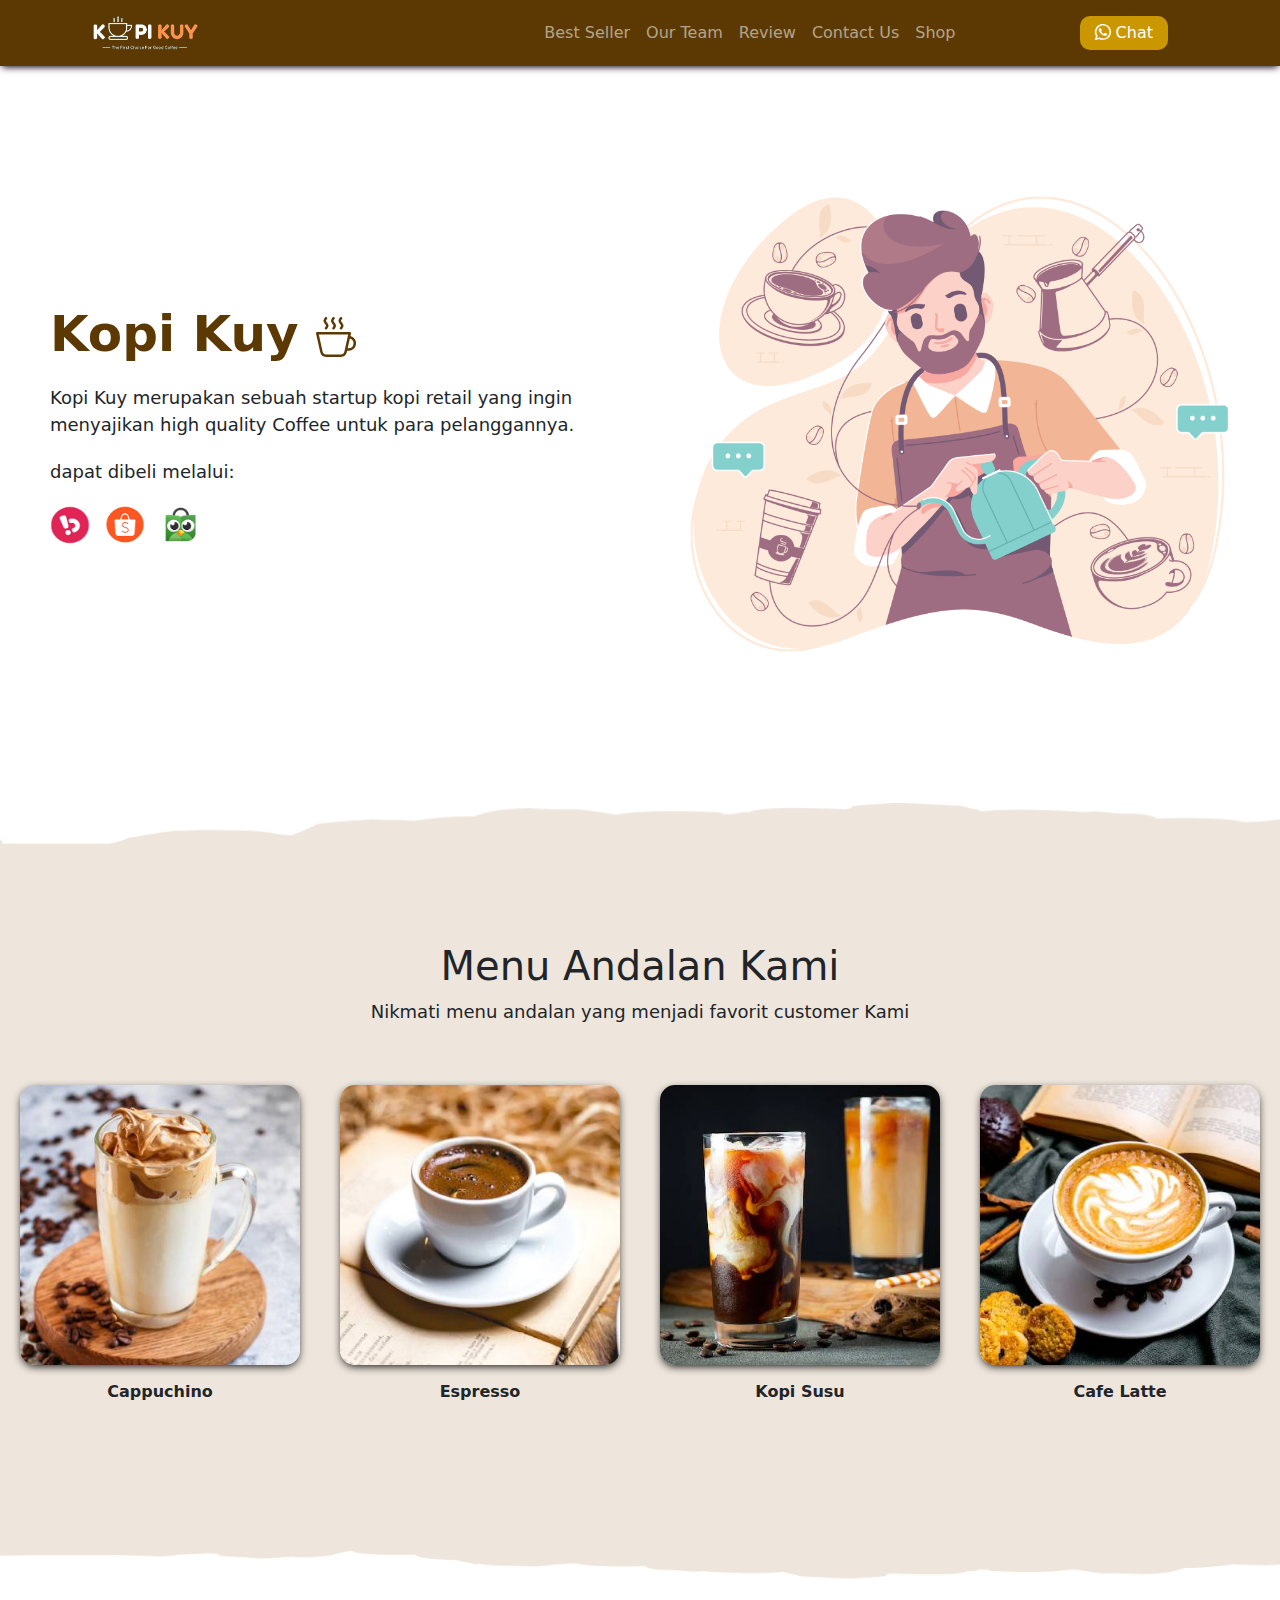
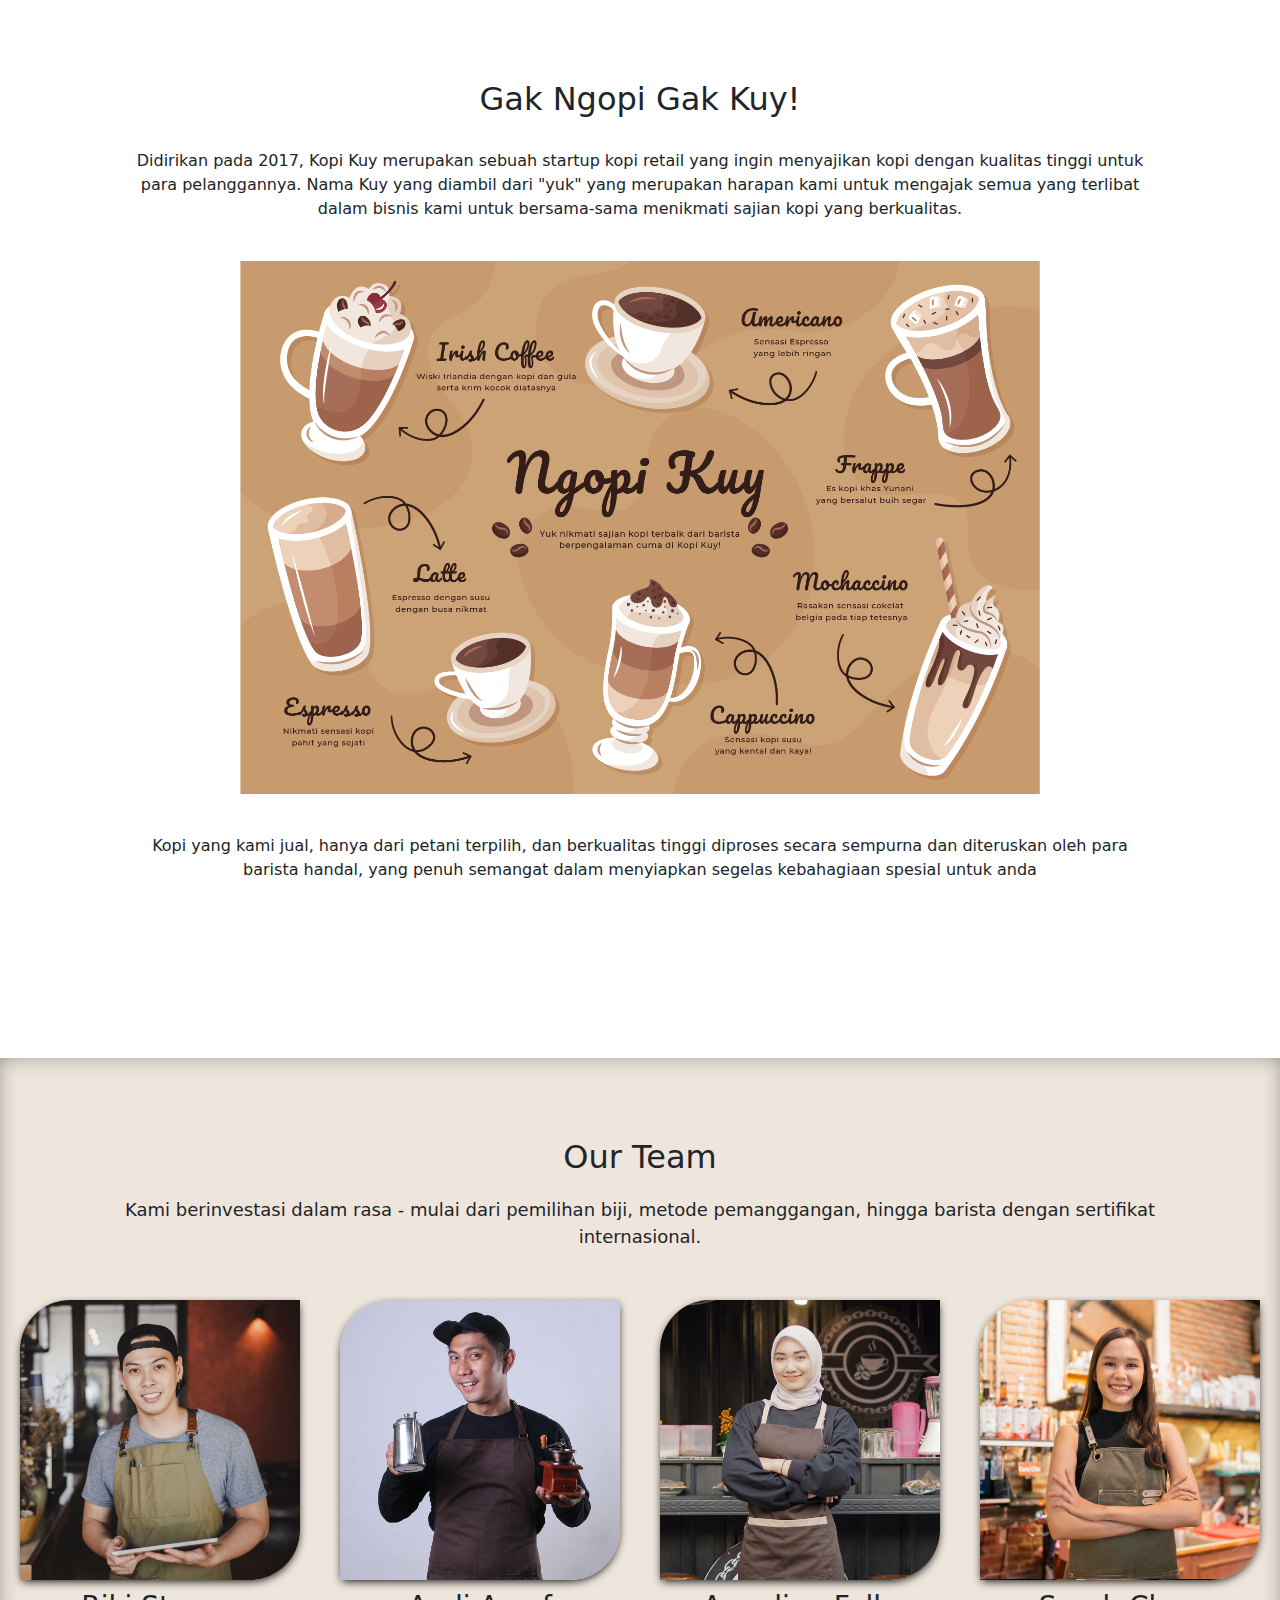
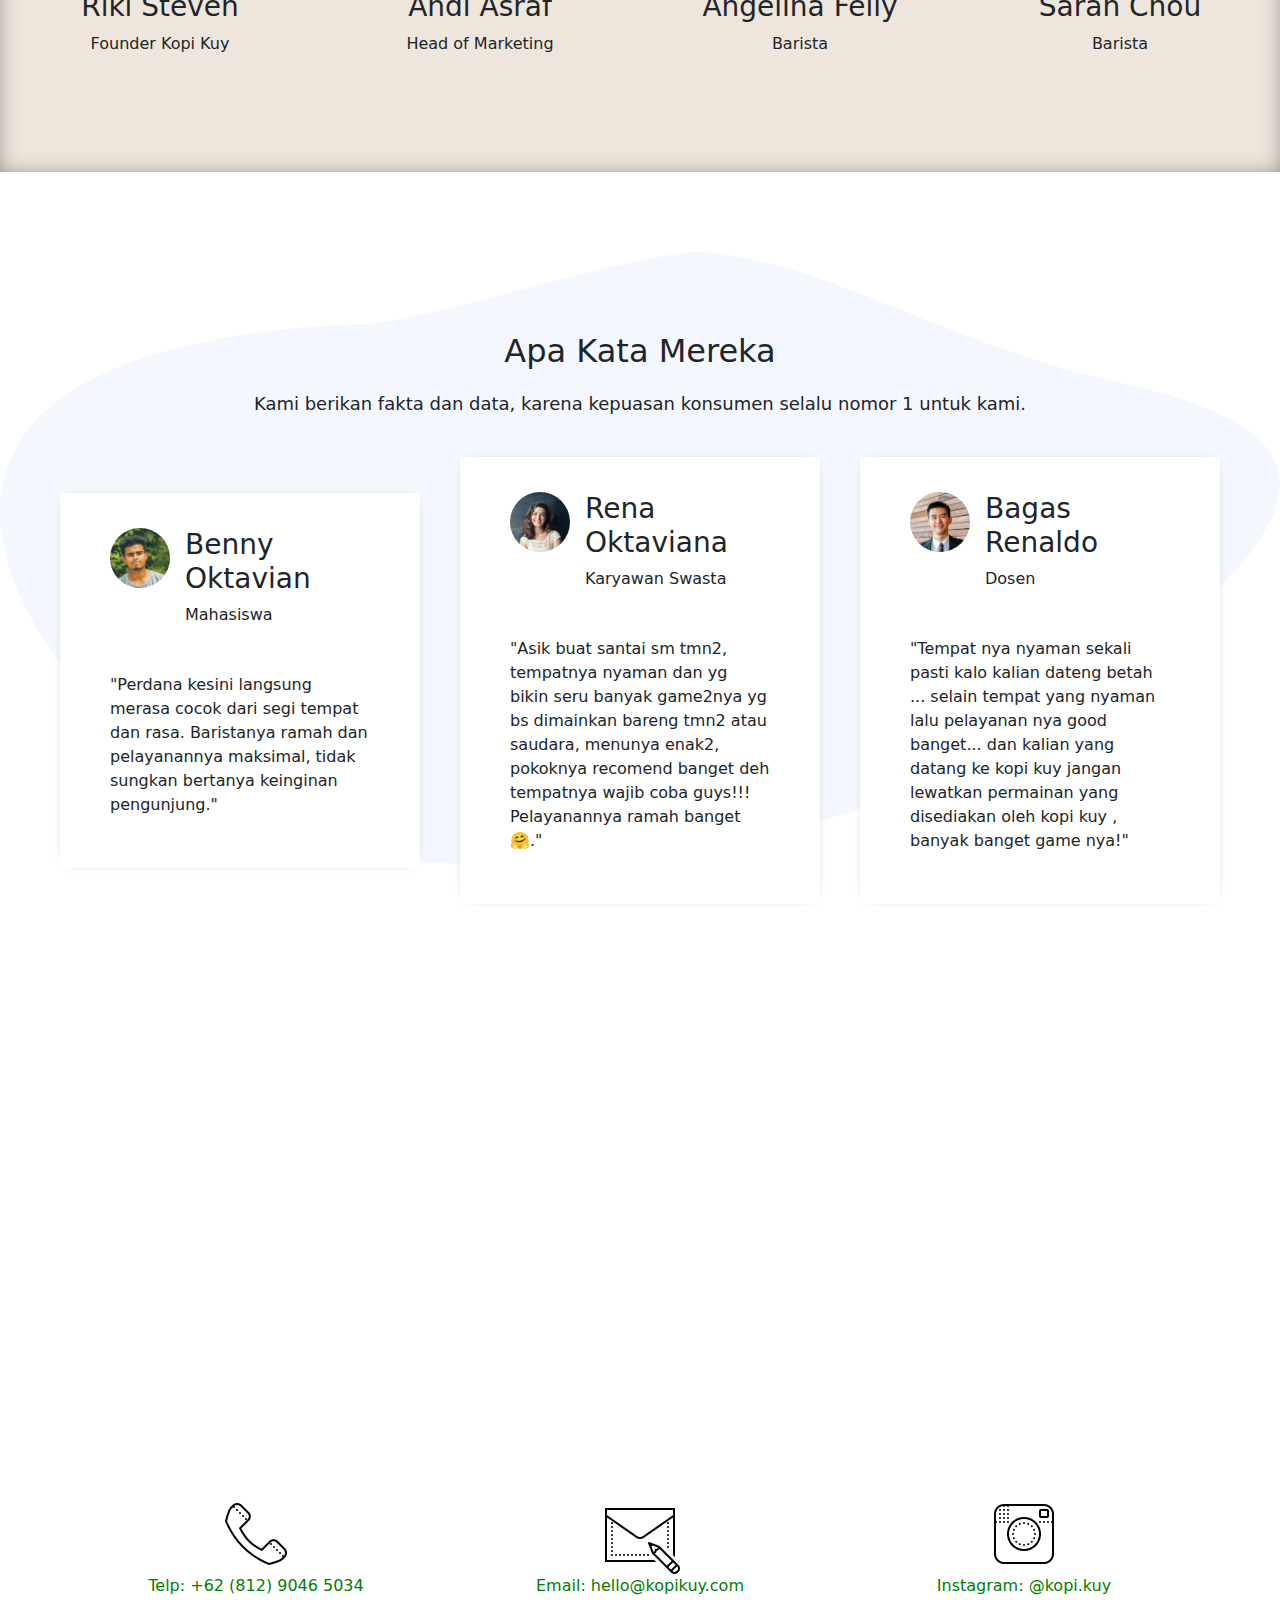
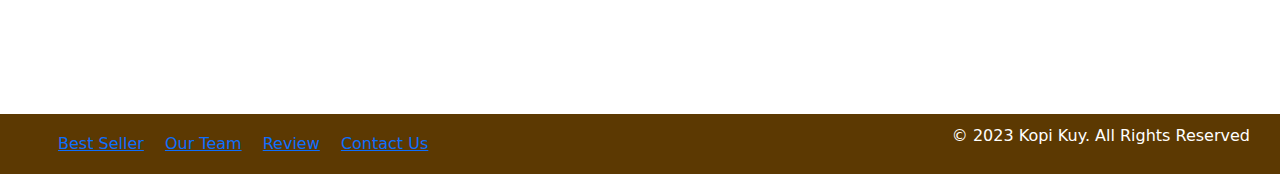
==== index.html @ 1130def9 "Upload Pertama" ====
<!DOCTYPE html>
<html lang="id">

<head>
    <meta charset="UTF-8">
    <meta http-equiv="X-UA-Compatible" content="IE=edge">
    <meta name="viewport" content="width=device-width, initial-scale=1.0">
    <link rel="shortcut icon" href="images/favicon.ico" type="image/x-icon">
    <title>Website Kopi Kuy</title>
    <link rel="stylesheet" href="css/style.css">
    <link rel="stylesheet" href="vendor/bootstrap/bootstrap.min.css">
    <link rel="stylesheet" href="vendor/bootstrap/bootstrap-icons.css">
    <script src="vendor/bootstrap/bootstrap.bundle.min.js"></script>
    <script src="js/jquery-3.6.3.min.js"></script>
</head>

<body>
    <nav class="navbar bg-coklat navbar-dark navbar-expand-lg">
        <div class="container">
            <a class="navbar-brand" href="index.html">
                <img src="images/logo/logo_kuy.png" height="40" alt="image">
            </a>
            <button class="navbar-toggler" type="button" data-bs-toggle="collapse" data-bs-target="#navbarNav11"
                aria-controls="navbarNav11" aria-expanded="false" aria-label="Toggle navigation">
                <span class="navbar-toggler-icon"></span>
            </button>
            <div class="collapse navbar-collapse" id="navbarNav11">
                <ul class="navbar-nav ms-auto">
                    <li class="nav-item active">
                        <a class="nav-link" href="index.html#best-seller">Best Seller</a>
                    </li>
                    <li class="nav-item">
                        <a class="nav-link" href="index.html#our-team">Our Team</a>
                    </li>
                    <li class="nav-item">
                        <a class="nav-link" href="index.html#review">Review</a>
                    </li>
                    <li class="nav-item">
                        <a class="nav-link" href="index.html#contact-us">Contact Us</a>
                    </li>
                    <li class="nav-item">
                        <a class="nav-link shop" href="produk.html">Shop</a>
                    </li>

                </ul>
                <a class="btn btn-outline-light ms-md-3 chat" href="https://wa.me/081290465033">
                    <i class="bi bi-whatsapp"></i> Chat
                </a>
            </div>
        </div>
    </nav>

    <header>
        <div class="kiri">
            <h1>Kopi Kuy <img src="/images/icon/icon_kopi.svg" alt=""></h1>
            <p> Kopi Kuy merupakan sebuah startup kopi retail yang ingin menyajikan
                high quality Coffee untuk para pelanggannya.</p>
            <p>dapat dibeli melalui:</p>
            <div class="olshop">
                <img src="images/logo/logo_bukalapak.png" alt="Bukalapak">
                <img src="images/logo/logo_shopee.png" alt="Shopee">
                <img src="images/logo/logo_tokopedia.png" alt="Tokopedia">
            </div>
        </div>
        <div class="kanan">
            <img src="images/header/header6.png" alt="header">
        </div>
    </header>
    <section class="best-seller" id="best-seller">
        <h1>Menu Andalan Kami</h1>
        <p>Nikmati menu andalan yang menjadi favorit customer Kami</p>
        <div class="produk">
            <img src="images/produk/product_capuchino.jpg" alt="Capuchino">
            <p>Cappuchino</p>
        </div>
        <div class="produk">
            <img src="images/produk/product_espresso.jpg" alt="Espresso">
            <p>Espresso</p>
        </div>
        <div class="produk">
            <img src="images/produk/product_kopi_susu.jpg" alt="Kopi Susu">
            <p>Kopi Susu</p>
        </div>
        <div class="produk">
            <img src="images/produk/product_latte.jpg" alt="Latte">
            <p>Cafe Latte</p>
        </div>
    </section>
    <section class="about-us" id="about-us">
        <h2>Gak Ngopi Gak Kuy!</h2>
        <p>Didirikan pada 2017, Kopi Kuy merupakan sebuah startup kopi retail
            yang ingin menyajikan kopi dengan kualitas tinggi untuk para pelanggannya.
            Nama Kuy yang diambil dari "yuk" yang merupakan harapan kami untuk mengajak semua
            yang terlibat dalam bisnis kami untuk bersama-sama menikmati sajian kopi yang berkualitas.</p>
        <img src="images/about-us/aset_kopi_jumbo.png" alt="">
        <p>Kopi yang kami jual, hanya dari petani terpilih, dan berkualitas tinggi diproses
            secara sempurna dan diteruskan oleh para barista handal, yang penuh semangat
            dalam menyiapkan segelas kebahagiaan spesial untuk anda</p>
    </section>
    <section class="our-team" id="our-team">
        <h2>Our Team</h2>
        <p>Kami berinvestasi dalam rasa - mulai dari pemilihan biji, metode pemanggangan,
            hingga barista dengan sertifikat internasional.</p>
        <div class="team">
            <img src="images/team/team1.jpg" alt=""> <h3>Riki Steven</h3> <p>Founder Kopi Kuy</p>
        </div>
        <div class="team">
            <img src="images/team/team2.jpg" alt=""> <h3>Andi Asraf</h3> <p>Head of Marketing</p>
        </div>
        <div class="team">
            <img src="images/team/team3.jpg" alt=""> <h3>Angelina Felly</h3> <p>Barista</p>
        </div>
        <div class="team">
            <img src="images/team/team4.jpg" alt=""> <h3>Sarah Chou</h3> <p>Barista</p>
        </div>
    </section>
    <section class="review" id="review">
        <h2>Apa Kata Mereka</h2>
        <p>Kami berikan fakta dan data, karena kepuasan konsumen selalu nomor 1 untuk kami.</p>
        <div class="testimoni"><img src="images/customer/customer1.jpg" alt=""> <div class="profile">
            <h3>Benny Oktavian</h3> <p>Mahasiswa</p>
        </div>
        <p>"Perdana kesini langsung merasa cocok dari segi tempat dan rasa.
            Baristanya ramah dan pelayanannya maksimal, tidak sungkan bertanya keinginan pengunjung."</p></div>
        <div class="testimoni">
            <img src="images/customer/customer2.jpg" alt="">
            <div class="profile">
                <h3>Rena Oktaviana</h3>
                <p>Karyawan Swasta</p>
            </div>
        <p>"Asik buat santai sm tmn2, tempatnya nyaman dan yg bikin seru banyak game2nya
            yg bs dimainkan bareng tmn2 atau saudara, menunya enak2, pokoknya recomend
            banget deh tempatnya wajib coba guys!!! Pelayanannya ramah banget 🤗."</p></div>
        <div class="testimoni">
            <img src="images/customer/customer3.jpg" alt=""> 
            <div class="profile">
            <h3>Bagas Renaldo</h3> <p>Dosen</p>
            </div>
        <p>"Tempat nya nyaman sekali pasti kalo kalian dateng betah ...
            selain tempat yang nyaman lalu pelayanan nya good banget...
            dan kalian yang datang ke kopi kuy jangan lewatkan permainan yang disediakan
            oleh kopi kuy , banyak banget game nya!"</p>
        </div>
    </section>
    <section class="contact-us" id="contact-us">
        <iframe src="https://www.google.com/maps/embed?pb=!1m14!1m8!1m3!1d7932.741866032694!2d106.668581!3d-6.214715!3m2!1i1024!2i768!4f13.1!3m3!1m2!1s0x2e69f9912c7f297b%3A0xe5a3a671dae861ab!2sKopi%20kuy!5e0!3m2!1sid!2sid!4v1680617229460!5m2!1sid!2sid"
        allowfullscreen="" loading="lazy" referrerpolicy="no-referrer-when-downgrade"></iframe>
        <div class="kontak"><img src="images/icon/icon_phone.png" alt=""><p>Telp: +62 (812) 9046 5034</p></div>
        <div class="kontak"><img src="images/icon/icon_mail.png" alt=""><p>Email: hello@kopikuy.com</p></div>
        <div class="kontak"><img src="images/icon/icon_instagram.png" alt=""><p>Instagram: @kopi.kuy</p></div>
    </section>
    <footer>
        <div class="navigasi">
            <a href="#">Best Seller</a>
            <a href="#">Our Team</a>
            <a href="#">Review</a>
            <a href="#">Contact Us</a>
        </div>
        <p>&copy; 2023 Kopi Kuy. All Rights Reserved</p>
    </footer>
</body>

</html>
---- css/style.css ----
/* Kode * di bawah ini untuk mereset tampilan setiap web browser supaya seragam */

* {
   box-sizing: border-box;
   margin: 0;
   padding: 0;
}

html {
   /* scroll-behavior: smooth agar scroll ketika klik pada navigasi menjadi halus */
   scroll-behavior: smooth;
}

/* 
Kode di bawah ini untuk mengatur nav sampai footer agar memiliki tampilan flexibel
selengkapnya akan di bahas di hari ke 3
*/

nav,
header,
section,
footer {
   /* 
      display: flex memiliki pengaturan yang dapat mengatur agar elemen
      di dalamnya memiliki ukuran yang fleksibel
      digunakan saat ada elemen yang isinya lebih dari satu kolom
   */
   display: flex;
   /* 
      align-items: center mengatur elemen di dalamnya rata tengah vertikal
   */
   align-items: center;

   /* 
      justify-content: center mengatur elemen di dalamnya rata tengah horizontal
   */
   justify-content: center;

   /* 
      flex-wrap: wrap mengatur agar jika lebar elemen berlebih, maka elemen
      akan otomatis diletakan di baris baru (tidak dipaksakan di satu baris)
   */
   flex-wrap: wrap;
}



/* 
Kode @font-face untuk menginstall font ke dalam Website 
src adalah untuk lokasi fontnya, font dapat di cari di website https://fonts.google.com/
dengan memberi nama family, maka kita mendaftarkan font tersebut ke dalam website
*/

@font-face {
   src: url(../fonts/poppins.woff2);
   font-family: 'Poppins';
}

body {
   /* 
   mendaftarkan semua teks pada body menjadi family Poppins 
   kenapa pada body? karena elemen body membungkus semua elemen dari nav section sampai footer
   */
   font-family: 'Poppins';
}

/*
Misalnya ada font dari google yang bernama Irish Grover yang berada di:
https://fonts.gstatic.com/s/irishgrover/v23/buExpoi6YtLz2QW7LA4flVgv__RP.woff2

maka bisa coba copy kode berikut untuk menginstall font tadi:

@font-face {
  font-family: 'Irish Grover';
  font-style: normal;
  font-weight: 400;
  src: url(https://fonts.gstatic.com/s/irishgrover/v23/buExpoi6YtLz2QW7LA4flVgv__RP.woff2) format('woff2');
}

Jika kode di atas sudah di copy
Nanti pada element yang ingin menggunakan font Irish Grover Tadi, tinggal diganti font-familynya
misal mau mengganti h1 dan h2 maka kodenya sebagai berikut:

h1,h2 {
   font-family: 'Irish Grover';
}

*/


a {
   /* menghilangkan garis bawah pada link */
   text-decoration: none;

   /* 
   color: adalah untuk mengganti warna tulisan.
   color:unset digunakan pada a untuk menghilangkan warna bawaan pada link (biasanya warna biru) 
   */
   color: unset;
}

h2 {
   /* mengatur ukuran huruf ke 34 pixel */
   font-size: 34px;
}

h3 {
   /* mengatur ukuran huruf ke 1.2rem */
   font-size: 1.2rem;
}

h1,
h2,
h3 {
   /* mengatur tebal huruf bisa bold, normal*/
   font-weight: bold;
}

img {
   /* 
      kode max-width artinya lebar maksimal
      mengatur agar semua elemen img memiliki lebar maksimal 100% agar
      besar gambar tidak melebihi layar ataupun elemen pembungkus
   */
   max-width: 100%;
}

/* Navigasi */

nav {
   /* 
   background-color mengatur warna latar belakang 
   untuk pengguna hp, pergantian warna tidak bisa seperti vs code
   hanya dapat menggunakan warna bahasa inggris seperti: red, green, brown, purple dsb
   untuk pengguna vscode silahkan arahkan mouse ke kotak warna di bawah
   untuk mengganti warna sesuai keinginan
   */
   background-color: #5c3902;

   /* box-shadow membuat efek bayangan */
   box-shadow: 0 3px 7px -2px #000;

   /* width mengatur lebar elemen. 100% agar lebarnya full dari kiri sampai kanan layar */
   width: 100%;

   /* 
   padding digunakan untuk memberi jarak ke dalam. 
   efeknya bila digunakan pada elemen yang memiliki warna latar akan membuat elemen tersebut 'gemuk'
   padding-top artinya jarak ke atas, nilai padding dapat berupa
   padding-top, padding-bottom, padding-left, padding-right
   */
   padding-top: 10px;
   padding-bottom: 10px;

   /* 
   position mengatur posisi elemen, position:fixed supaya elemen nav akan ikut menempel di atas layar
   saat kita scroll ke bawah. Jika ingin navigasi gak nempel, bisa menggunakan position:static;
   */
   position: fixed;

   /* Nilai z-index semakin besar, maka elemen akan semakin di depan */
   z-index: 500;
}

img.logo {
   /* height mengatur tinggi elemen */
   height: 40px;
   /* penjelasan margin mirip dengan padding, fungsinya untuk memberi jarak pada elemen */
   margin-left: 20px;
}

div.navigasi {
   margin-left: auto;
   margin-right: 15px;
}

nav a {
   color: #fff;
   padding-left: 8px;
   padding-right: 8px;
}

a.shop {
   margin-right: 100px;
}

a.chat {
   margin-right: 30px;
   background-color: rgb(202, 151, 0);
   color: #fff;
   padding-top: 5px;
   padding-right: 15px;
   padding-bottom: 5px;
   padding-left: 15px;
   border-radius: 10px;
}


/* 
   PERHATIKAN bahwa dalam mengatur elemen, nama elemen langsung ditulis
   sedangkan untuk mengatur class, dibutuhkan tanda titik (.) terlebih dulu
   img {} berarti seluruh elemen dengan tag img (<img src="....">), 
   sedangkan .img artinya hanya elemen dengan class img (<img class="img" src="...">) 
*/


/* HEADER */


header,
section {
   /*
    padding mengatur jarak ke dalam
    pada padding dan margin ditambahkan top / right / bottom / top 
    untuk mengatur jarak masing-masing 
   */
   padding-top: 80px;
   padding-bottom: 80px;

   /* margin mengatur jarak ke luar */
   margin-bottom: 80px;
}

/* penulisan CSS dapat digabung dengan beberapa elemen */
header div.kiri,
header div.kanan {
   /* width mengatur lebar elemen. 50% artinya setengah ukuran elemen pembungkus */
   width: 50%;
   padding: 50px;
}

header h1 {
   margin-bottom: 20px;
}

header p {
   /* font-size digunakan untuk mengatur ukuran huruf */
   font-size: 18px;
   margin-bottom: 20px;
}

header div.kiri h1{
   color: #5c3902;
   font-weight: bold;  
   font-size: 50px;
}

header div.kiri h1 img {
   filter: invert(17%) sepia(61%) saturate(2715%) hue-rotate(35deg) brightness(96%) contrast(98%);
}

div.olshop img {
   width: 40px;
   /* aspect-ratio:1 agar tinggi menyesuaikan width */
   aspect-ratio: 1;
   margin-right: 10px;
}

/* Best Seller */

section.best-seller {
   position: relative;

   /* background-color mengatur warna latar belakang elemen */
   background-color: #EEE6DC;

   /* text-align mengatur rata tulisan, bisa bernilai: left, right, center, justify */
   text-align: center;
}

/* 
terkait position, after, dan before memerlukan pemahaman mendalam
terkait layout pada CSS untuk dapat memahami secara penuh 
*/

section.best-seller::before,
section.best-seller::after {
   position: absolute;
   content: "";
   width: 100%;
   height: 76px;

   /* background-image untuk menambahkan gambar sebagai background */
   background-image: url(../images/background/garis-atas.png);

   /*background-size agar gambar latar menyesuaikan tinggi / lebar elemen */
   background-size: cover;

   top: -60px;
   left: 0;
}

section.best-seller::after {
   height: 60px;
   background-image: url(../images/background/garis-bawah.png);
   top: unset;
   bottom: -60px;
}

section.best-seller h2 {
   margin-bottom: 20px;
   width: 100%;
}

/* 
Penulisan section.best-seller > p berarti mengatur elemen p yang langsung
di bungkus oleh elemen <section class="best-seller">
aturan ini tidak berlaku untuk elemen <p> yang ada di dalam <div class="produk">
*/

section.best-seller>p {
   font-size: 18px;
   margin-bottom: 40px;
   width: 100%;
}

div.produk {
   /* 
      Penulisan padding dan margin seperti padding:20px ini penulisan singkat 
      yang berarti top, right, bottom, left nilainya sama, yaitu 20px 
   */
   padding: 20px;
   width: 25%;
}

div.produk img {
   /* transition membuat animasi transisi dari perubahan style, 0.3s berarti 0.3 detik */
   transition: all 0.3s ease;

   /* border-radius  Membuat sudut membulat */
   border-radius: 15px;

   /* box-shadow membuat efek bayangan */
   box-shadow: 0 3px 10px -2px #000;
}

/*

kode div.produk img:hover akan dijalankan saat mouse ada di atas elemen <img> yang ada
di dalam <div class="produk"> 
karena ada efek transition pada div.produk img 
maka akan menghasilkan efek animasi yang smooth

*/
div.produk img:hover {

   /* membuat transformasi, bisa berupa scale(1.05), rotate(180deg), translateY(-50px), dsb */
   transform: scale(0.9) rotate(-15deg);
}

div.produk p {
   margin-top: 15px;
   font-weight: bold;
}



/* About US */

section.about-us {
   /* max-width: 80%; mengatur lebar maksimal elemen tidak boleh melebihi 80% layar */
   max-width: 80%;

   /* margin-left dan margin-right auto akan membuat posisi elemen berada di tengah */
   margin-left: auto;
   margin-right: auto;
   text-align: center;
}

section.about-us h2 {
   margin-bottom: 30px;
   width: 100%;
}

section.about-us img {
   /* 
      Penulisan width: 800px dan max-width: 100% mengatur agar
      elemen memiliki lebar 800px namun tidak boleh melebihi 100% ukuran layar
   */
   width: 800px;
   max-width: 100%;
   margin: auto;
}

/*
section.about-us p:nth-child(2) berarti mengatur elemen ke 2 dengan jenis <p>
yang ada di dalam <section class="about-us">
*/

section.about-us p:nth-child(2) {
   margin-bottom: 40px;
}

section.about-us p:nth-child(4) {
   margin-top: 40px;
}


/* OUR TEAM */

section.our-team {
   background-color: #EEE6DC;
   box-shadow: inset 0px 0px 23px -6px #707070;
   text-align: center;
}

section.our-team h2 {
   margin-bottom: 20px;
   width: 100%;
}

section.our-team>p {
   margin-bottom: 30px;
   font-size: 18px;
   width: 800px;
   max-width: 90%;
   margin-left: auto;
   margin-right: auto;
   width: 100%;
}

div.team {
   width: 25%;
   padding: 20px;
}

div.team img {
   width: 100%;
   aspect-ratio: 1/1;
   object-fit: cover;
   box-shadow: 0 3px 10px -2px #000;
   border-radius: 50px 0px 50px 0px;
   margin-bottom: 10px;
}


/* REVIEW */

section.review {
   background-image: url(../images/background/bg-review.svg);
   /* 
      background-size: contain;
      membuat gambar latar belakang tidak terpotong
   */
   background-size: contain;

   /* 
      background-repeat: no-repeat;
      membuat gambar latar belakang tidak diulang (duplikat)
   */
   background-repeat: no-repeat;
   padding-left: 40px;
   padding-right: 40px;
   justify-content: space-around;
   /* align-items: stretch; membuat tinggi elemen di dalam .review .baris seragam */
   text-align: center;
}

section.review h2 {
   margin-bottom: 20px;
   width: 100%;
}

section.review>p {
   margin-bottom: 40px;
   font-size: 18px;
   width: 100%;
}

div.testimoni {
   width: 30%;
   display: flex;
   flex-wrap: wrap;
   padding: 35px 50px;
   box-shadow: 0px 0px 12px -10px #000;
   background-color: #fff;
}

div.testimoni img {
   width: 60px;
   height: 60px;
   margin-right: 15px;
   object-fit: cover;
   border-radius: 50%;
}

div.profile {
   text-align: left;
   display: block;
   margin-bottom: 30px;
   width: calc(100% - 75px);
}

div.profile p {
   width: 100%;
   text-align: left;
}

div.testimoni>p {
   width: 100%;
   text-align: left;
}


/* CONTACT US */
section.contact-us {
   margin-bottom: 20px;
}

section.contact-us iframe {
   width: 100%;
   height: 300px;
   border: 0;
}

div.kontak {
   width: 30%;
   /* color mengatur warna tulisan */
   color: green;
   text-align: center;
   margin-top: 50px;
}


/* FOOTER */

footer {
   background-color: #5c3902;
   padding-top: 15px;
   padding-bottom: 15px;
   color: #fff;
   padding-right: 40px;
   padding-left: 40px;
}

footer div.navigasi {
   margin-left: 20px;
   margin-right: auto;
}

footer div.navigasi a {
   padding: 8px;
}

/* UNTUK kode RESPONSIF hari ke 3 tulis DI BAWAH sini */

@media (max-width:600px) {

   .navigasi {
      display: none;
   }

   a.shop {
      margin-right: 20px;
      margin-left: auto;
   }

   header div.kiri,
   header div.kanan {
      width: 100%;
      padding: 25px;
      text-align: center;
   }

   div.team,
   div.kontak,
   div.produk {
      width: 50%;
   }

   div.testimoni {
      width: 100%;
      margin-bottom: 23px;
   }

}

/* Kode CSS Selesai di sini */

/*code tambahan8 */
.bg-coklat {
    background-color: #5c3902;
}
.text-coklat {
    color: #5c3902;
}
.btn-coklat {
    color: #FFF;
    background-color: #5c3902;
}
.btn-coklat:hover{
    color: #FFF;
    background-color: #985e00;
}
.border-coklat {
    border-top: 5px #5c3902 solid;
}
a.chat {
    background-color: rgb(202, 151, 0);
    border: none;
}
.bg-trans{
   color: rgba(0, 0, 0, 0);
}
.pos-fix{
 position: fixed;  
}
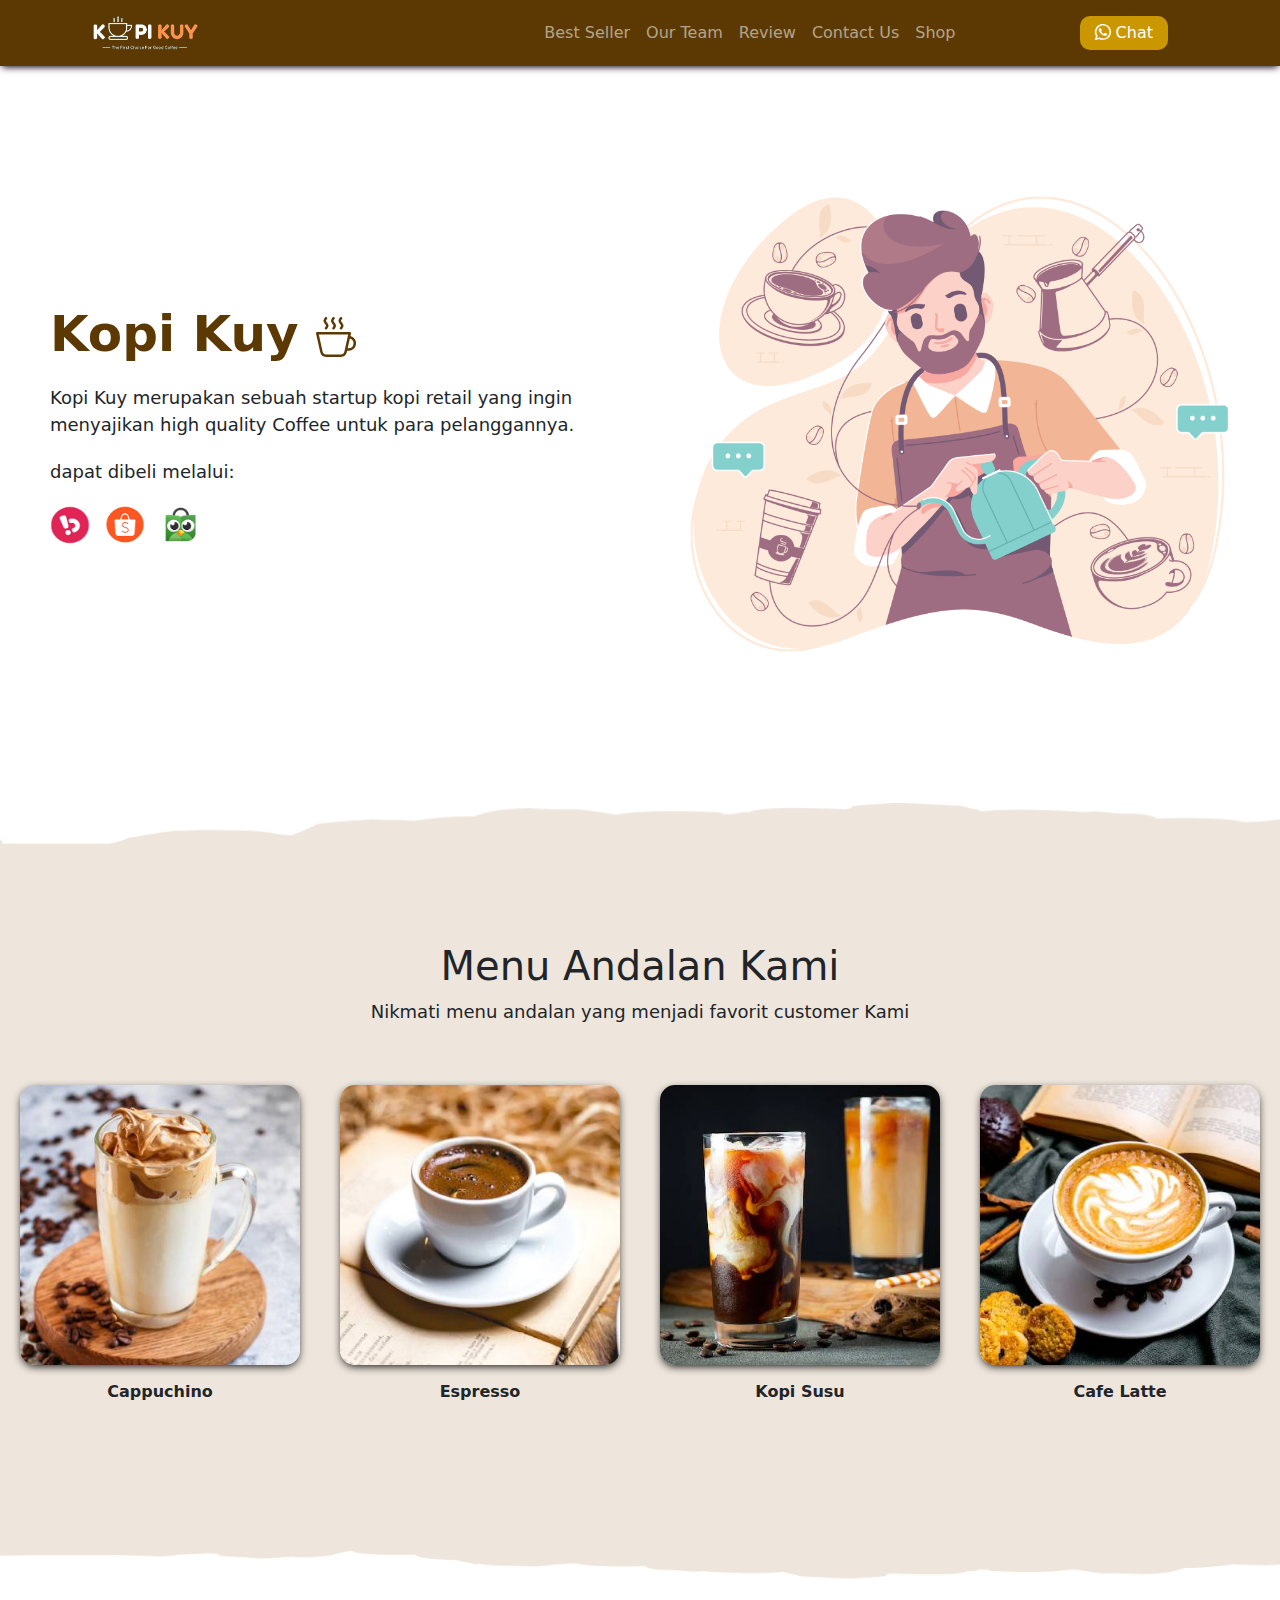
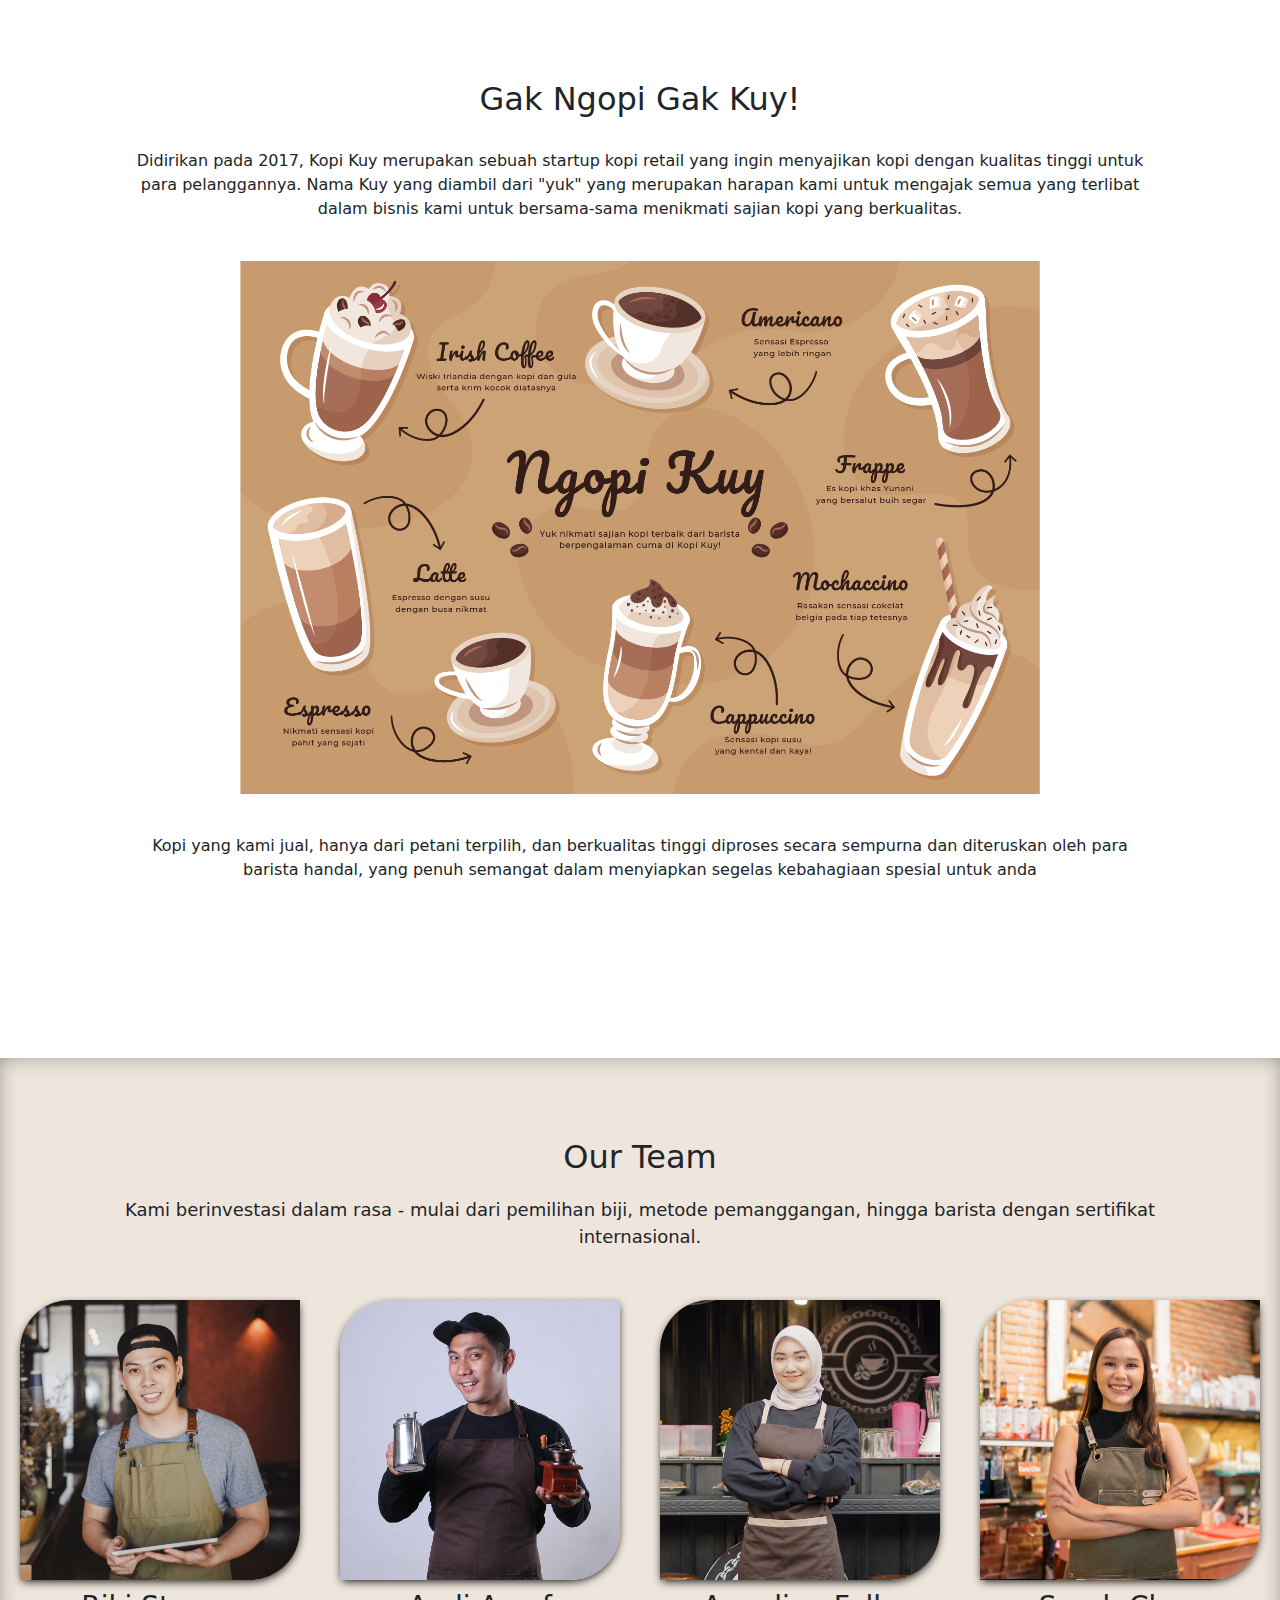
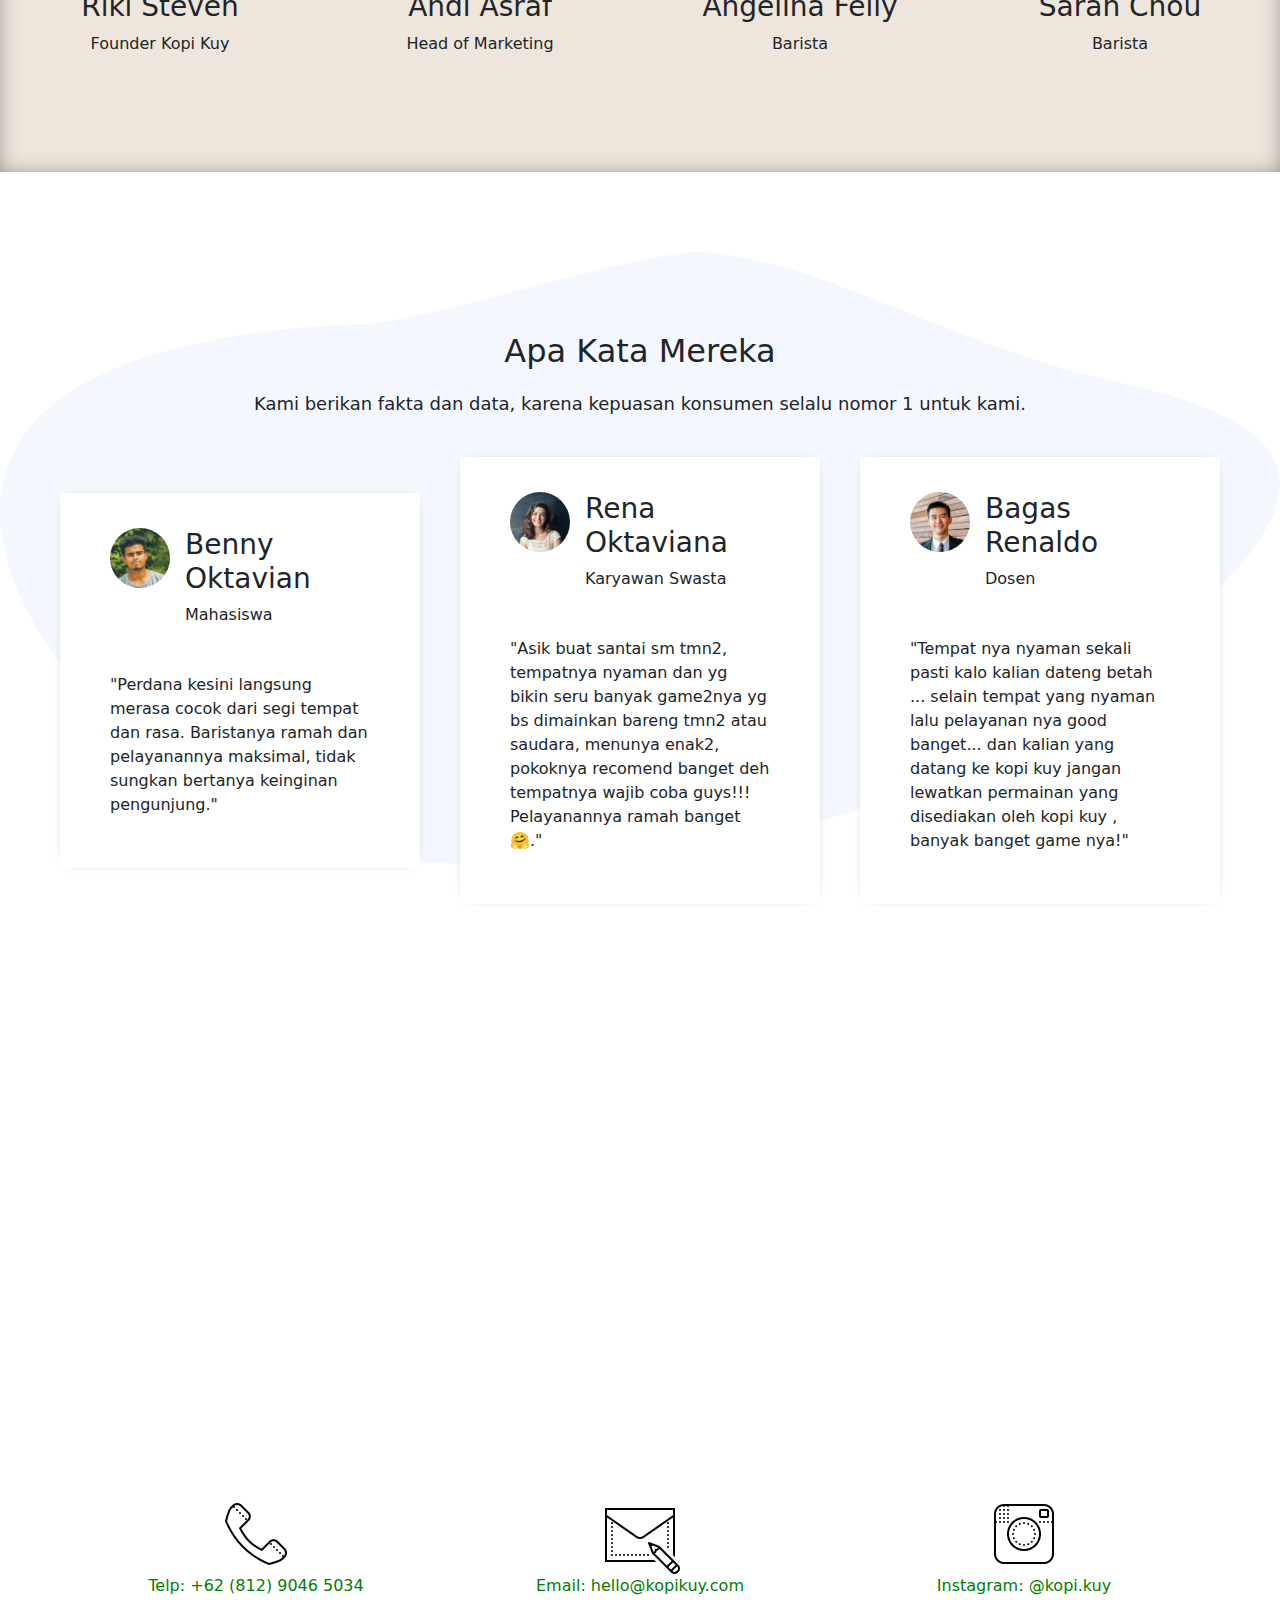
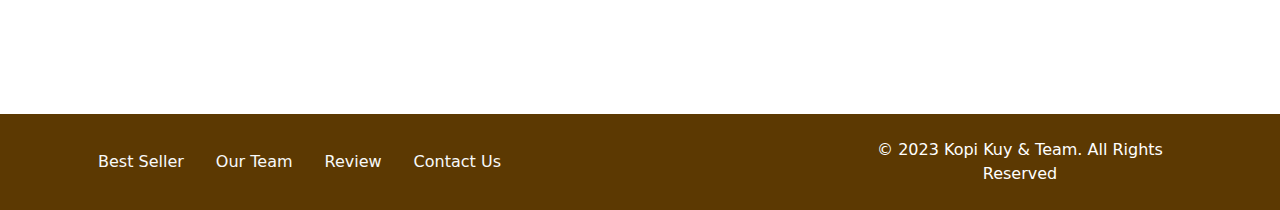
==== commit 9745d36e: "Ubah Footer Menggunakan Bootstrap" ====
--- a/index.html
+++ b/index.html
@@ -149,14 +149,31 @@
         <div class="kontak"><img src="images/icon/icon_mail.png" alt=""><p>Email: hello@kopikuy.com</p></div>
         <div class="kontak"><img src="images/icon/icon_instagram.png" alt=""><p>Instagram: @kopi.kuy</p></div>
     </section>
-    <footer>
-        <div class="navigasi">
-            <a href="#">Best Seller</a>
-            <a href="#">Our Team</a>
-            <a href="#">Review</a>
-            <a href="#">Contact Us</a>
+    <footer class="footer-small py-4 bg-coklat">
+        <div class="container">
+            <div class="row align-items-center">
+                <div class="col-12 col-md-8">
+                    <ul class="nav justify-content-center justify-content-md-start">
+                        <li class="nav-item active">
+                            <a class="nav-link text-light" href="index.html#best-seller">Best Seller</a>
+                        </li>
+                        <li class="nav-item">
+                            <a class="nav-link text-light" href="index.html#our-team">Our Team</a>
+                        </li>
+                        <li class="nav-item">
+                            <a class="nav-link text-light" href="index.html#review">Review</a>
+                        </li>
+                        <li class="nav-item">
+                            <a class="nav-link text-light" href="index.html#contact-us">Contact Us</a>
+                        </li>
+                    </ul>
+                </div>
+
+                <div class="col-12 col-md-4 mt-4 mt-md-0 text-center text-md-right">
+                    &copy; 2023 Kopi Kuy &amp; Team. All Rights Reserved
+                </div>
+            </div>
         </div>
-        <p>&copy; 2023 Kopi Kuy. All Rights Reserved</p>
     </footer>
 </body>
 
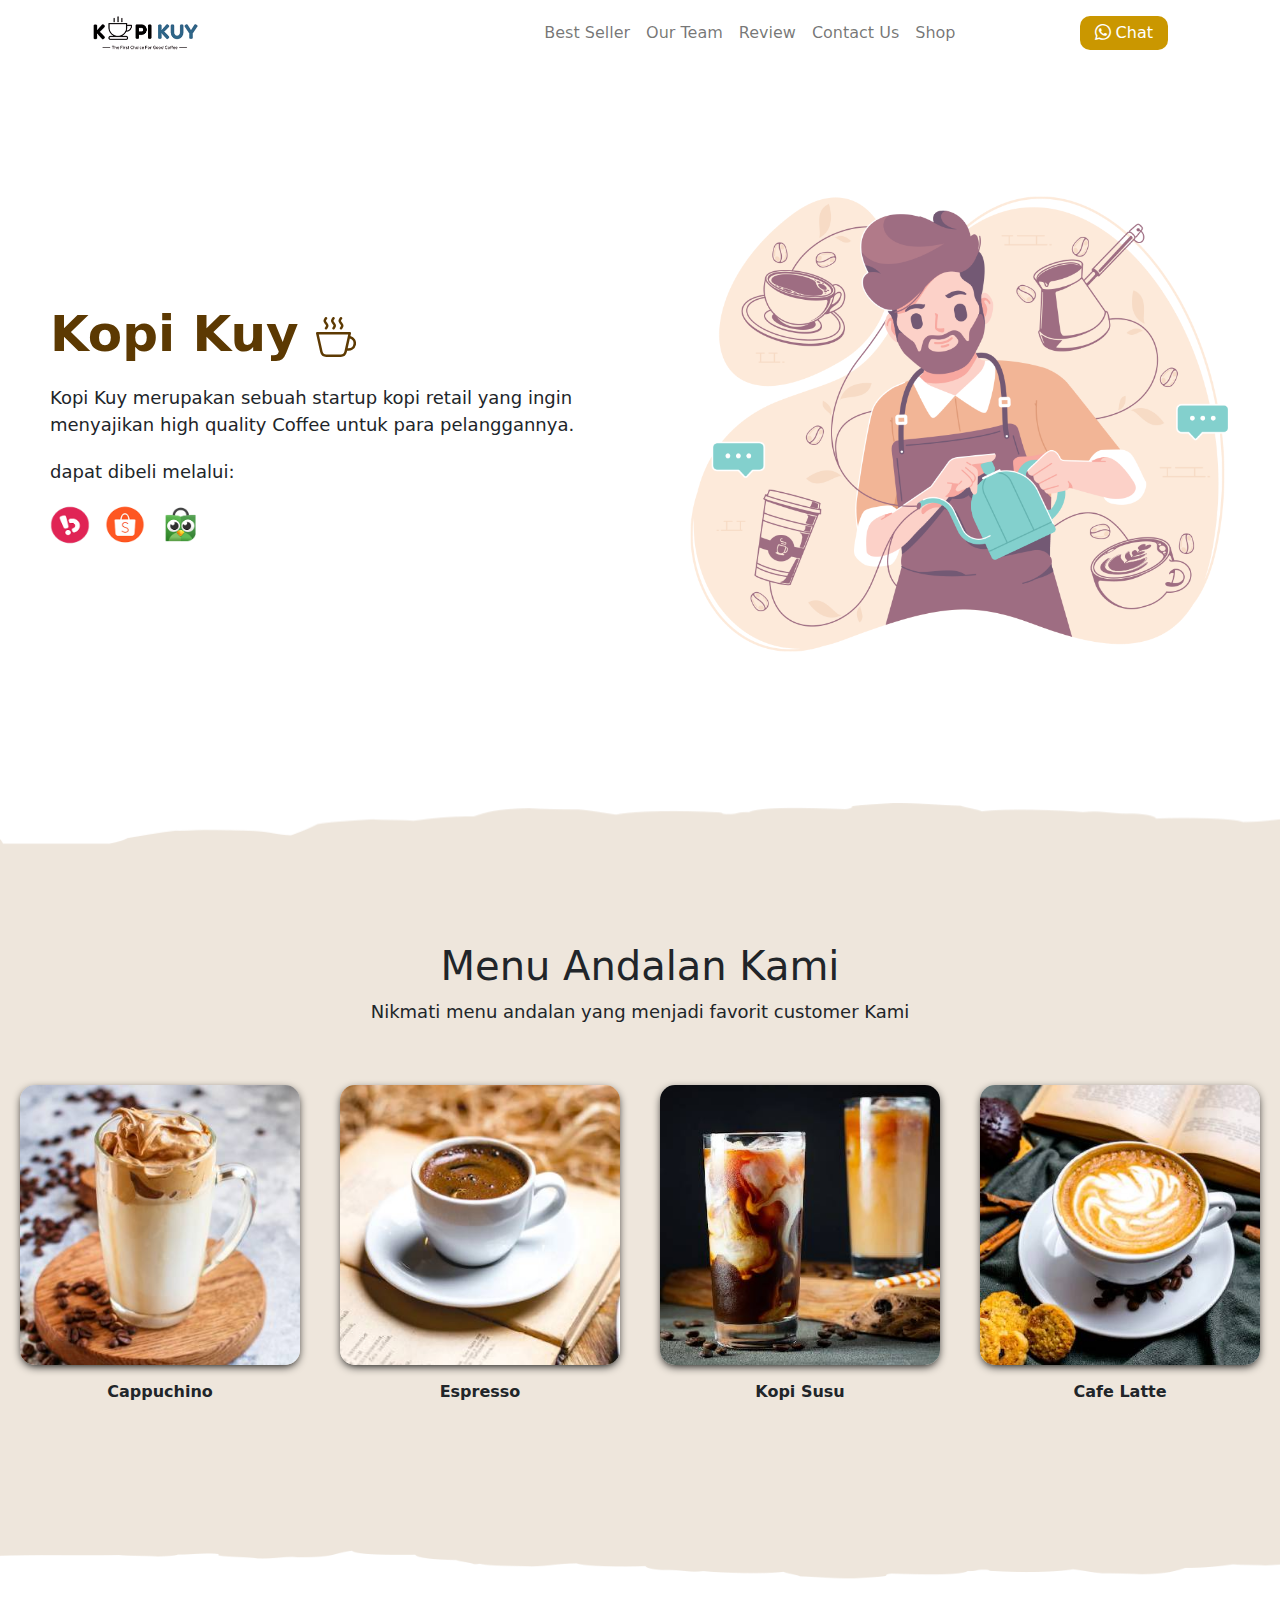
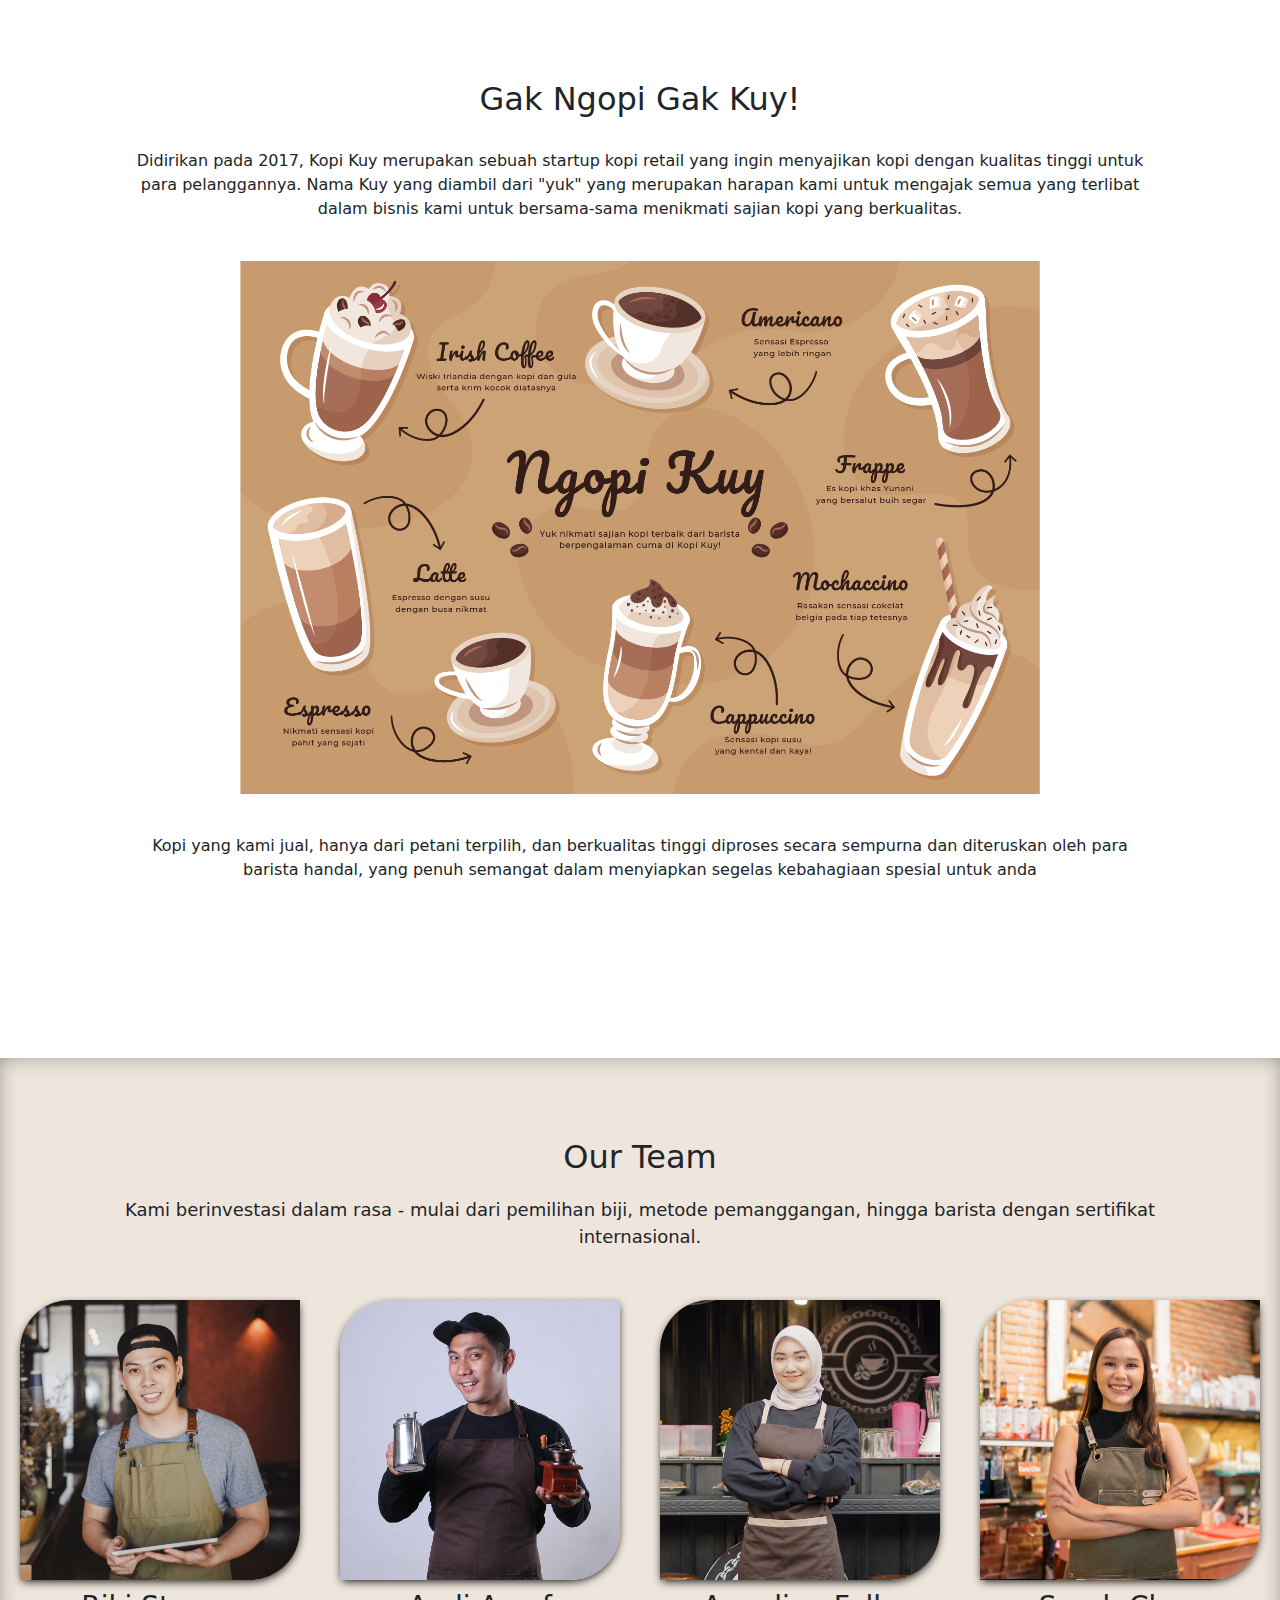
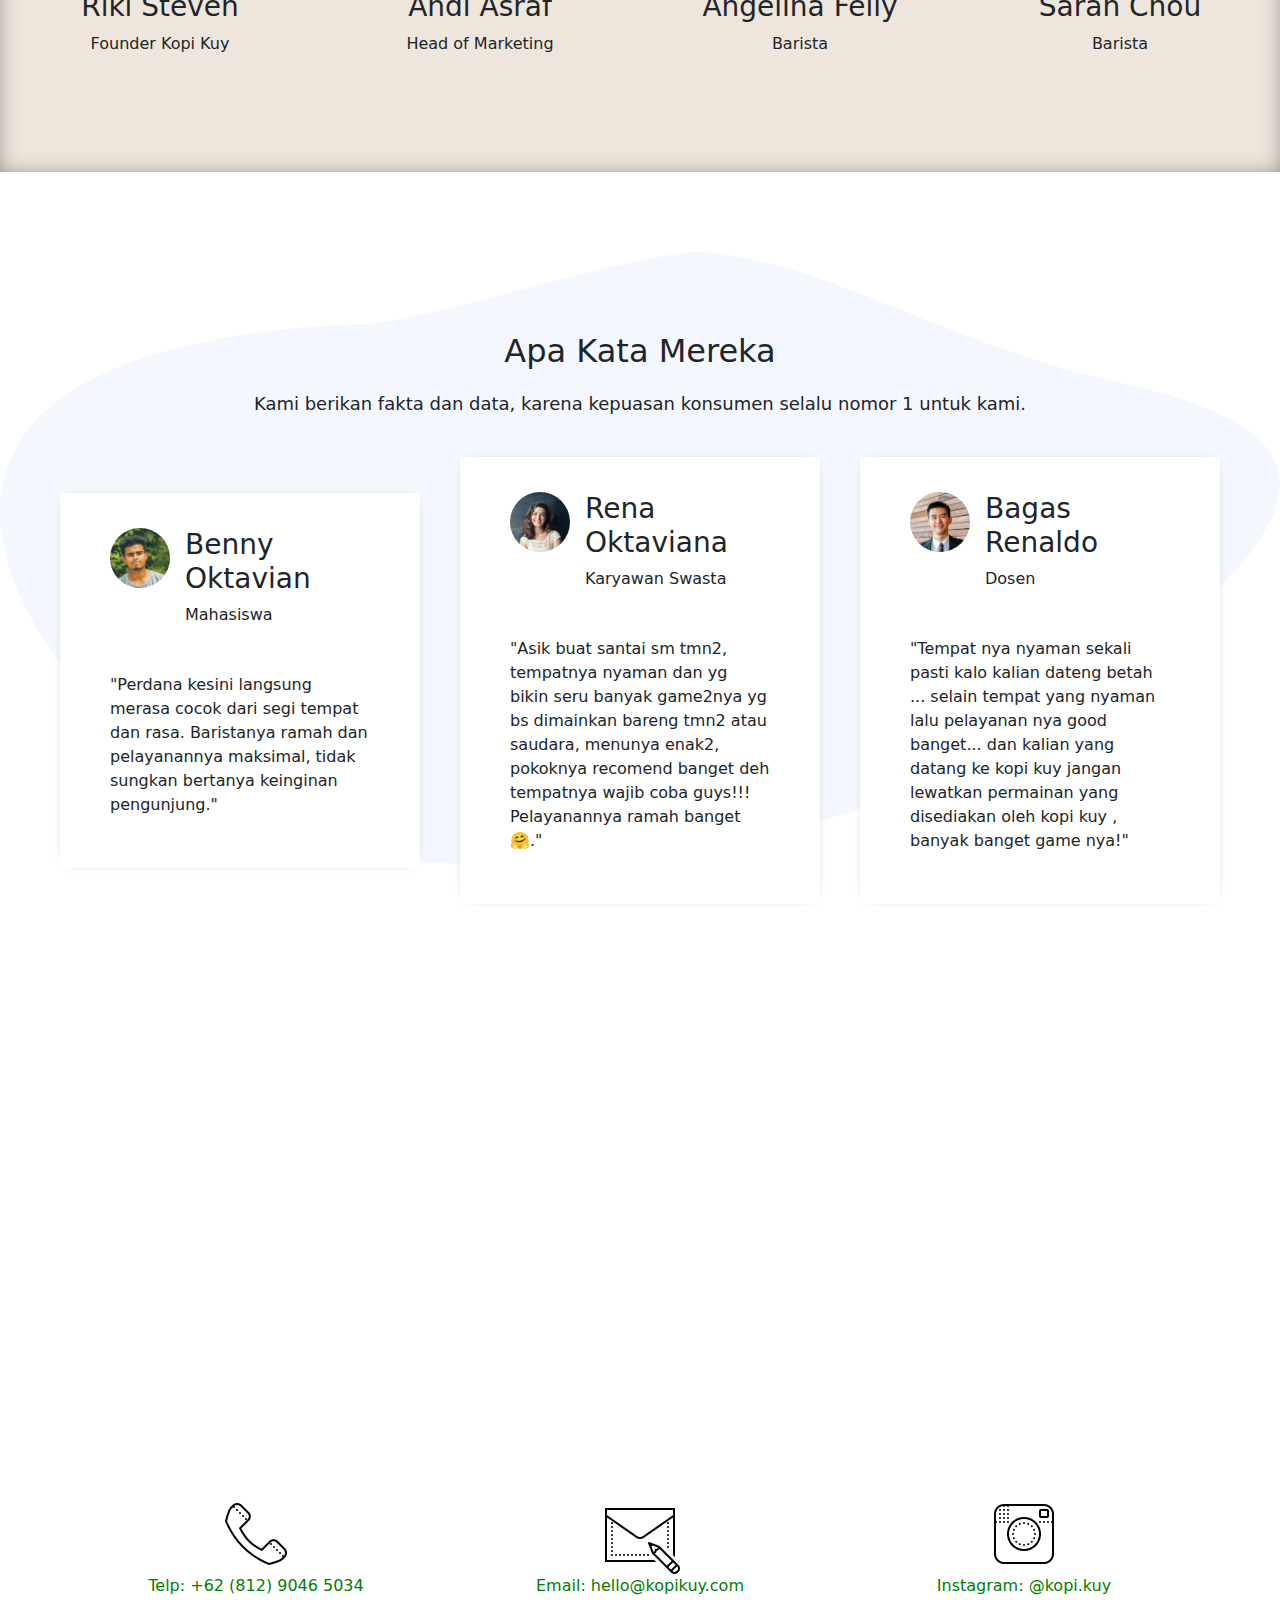
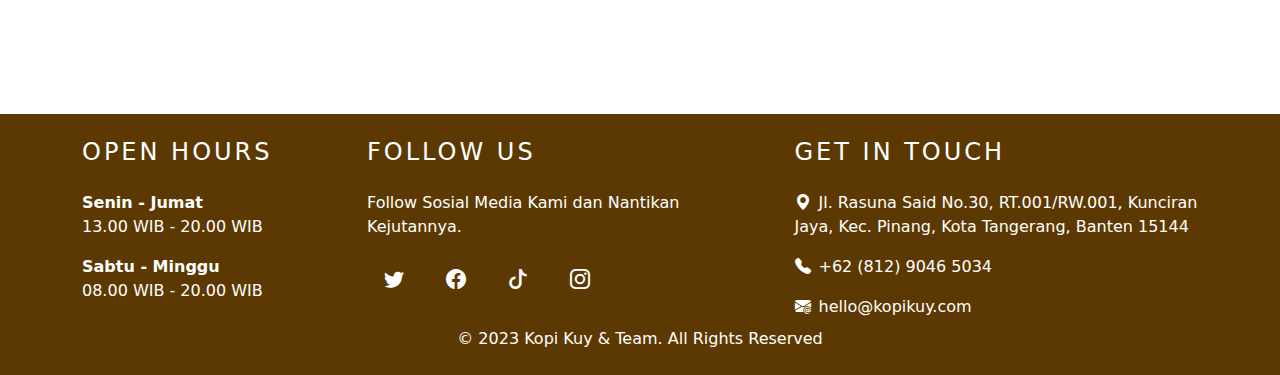
==== commit bd1dee71: "Update Tampilan" ====
--- a/index.html
+++ b/index.html
@@ -12,20 +12,21 @@
     <link rel="stylesheet" href="vendor/bootstrap/bootstrap-icons.css">
     <script src="vendor/bootstrap/bootstrap.bundle.min.js"></script>
     <script src="js/jquery-3.6.3.min.js"></script>
+    <script src="js/script.js"></script>
 </head>
 
 <body>
-    <nav class="navbar bg-coklat navbar-dark navbar-expand-lg">
+    <nav class="navbar bg-transparent shadow-none navbar-expand-lg" id="navbar">
         <div class="container">
             <a class="navbar-brand" href="index.html">
-                <img src="images/logo/logo_kuy.png" height="40" alt="image">
+                <img class="img-grey" src="images/logo/logo_kuy.png" height="40" alt="image" id="navlogo">
             </a>
             <button class="navbar-toggler" type="button" data-bs-toggle="collapse" data-bs-target="#navbarNav11"
                 aria-controls="navbarNav11" aria-expanded="false" aria-label="Toggle navigation">
                 <span class="navbar-toggler-icon"></span>
             </button>
             <div class="collapse navbar-collapse" id="navbarNav11">
-                <ul class="navbar-nav ms-auto">
+                <ul class="navbar-nav ms-auto" id="listNav">
                     <li class="nav-item active">
                         <a class="nav-link" href="index.html#best-seller">Best Seller</a>
                     </li>
@@ -51,7 +52,7 @@
     </nav>
 
     <header>
-        <div class="kiri">
+        <div class="kiri aktivl" id="hl">
             <h1>Kopi Kuy <img src="/images/icon/icon_kopi.svg" alt=""></h1>
             <p> Kopi Kuy merupakan sebuah startup kopi retail yang ingin menyajikan
                 high quality Coffee untuk para pelanggannya.</p>
@@ -62,7 +63,7 @@
                 <img src="images/logo/logo_tokopedia.png" alt="Tokopedia">
             </div>
         </div>
-        <div class="kanan">
+        <div class="kanan aktivr" id="hr">
             <img src="images/header/header6.png" alt="header">
         </div>
     </header>
@@ -151,27 +152,38 @@
     </section>
     <footer class="footer-small py-4 bg-coklat">
         <div class="container">
-            <div class="row align-items-center">
-                <div class="col-12 col-md-8">
-                    <ul class="nav justify-content-center justify-content-md-start">
-                        <li class="nav-item active">
-                            <a class="nav-link text-light" href="index.html#best-seller">Best Seller</a>
-                        </li>
-                        <li class="nav-item">
-                            <a class="nav-link text-light" href="index.html#our-team">Our Team</a>
-                        </li>
-                        <li class="nav-item">
-                            <a class="nav-link text-light" href="index.html#review">Review</a>
-                        </li>
-                        <li class="nav-item">
-                            <a class="nav-link text-light" href="index.html#contact-us">Contact Us</a>
-                        </li>
-                    </ul>
+            <div class="row">
+                <div class="col-lg-3">
+                    <h4 class="text-white text-uppercase mb-4" style="letter-spacing: 3px;">Open Hours</h4>
+                    <div>
+                        <p class="text-white fw-bold m-0 p-0">Senin - Jumat</p>
+                        <p>13.00 WIB - 20.00 WIB</p>
+                        <p class="text-white fw-bold m-0 p-0">Sabtu - Minggu</p>
+                        <p>08.00 WIB - 20.00 WIB</p>
+                    </div>
                 </div>
-
-                <div class="col-12 col-md-4 mt-4 mt-md-0 text-center text-md-right">
-                    &copy; 2023 Kopi Kuy &amp; Team. All Rights Reserved
+                <div class="col-sm">
+                    <div class="col">
+                        <h4 class="text-white text-uppercase mb-4" style="letter-spacing: 3px;">Follow Us</h4>
+                        <p>Follow Sosial Media Kami dan Nantikan Kejutannya.</p>
+                        <div class="d-flex justify-content-start">
+                            <a class="btn btn-lg text-white me-2" href="#"><i class="bi bi-twitter"></i></a>
+                            <a class="btn btn-lg text-white me-2" href="#"><i class="bi bi-facebook"></i></a>
+                            <a class="btn btn-lg text-white me-2" href="#"><i class="bi bi-tiktok"></i></a>
+                            <a class="btn btn-lg text-white" href="#"><i class="bi bi-instagram"></i></a>
+                        </div>
+                    </div>
                 </div>
+                <div class="col">
+                    <h4 class="text-white text-uppercase mb-4" style="letter-spacing: 3px;">Get In Touch</h4>
+                    <p><i class="bi bi-geo-alt-fill me-2"></i>Jl. Rasuna Said No.30, RT.001/RW.001, Kunciran Jaya, Kec. Pinang, Kota Tangerang, Banten 15144</p>
+                    <p><i class="bi bi-telephone-fill me-2"></i>+62 (812) 9046 5034</p>
+                    <p class="m-0"><i class="bi bi-envelope-at-fill me-2"></i>hello@kopikuy.com</p>
+                    
+                </div>
+            </div>
+            <div class="container mt-2">
+                <p class="m-auto text-center">&copy; 2023 Kopi Kuy &amp; Team. All Rights Reserved</p>
             </div>
         </div>
     </footer>
--- a/css/style.css
+++ b/css/style.css
@@ -540,6 +540,7 @@
 
 footer div.navigasi a {
    padding: 8px;
+   
 }
 
 /* UNTUK kode RESPONSIF hari ke 3 tulis DI BAWAH sini */
@@ -575,9 +576,7 @@
 
 }
 
-/* Kode CSS Selesai di sini */
-
-/*code tambahan8 */
+/* Kode Tambahan */
 .bg-coklat {
     background-color: #5c3902;
 }
@@ -602,6 +601,27 @@
 .bg-trans{
    color: rgba(0, 0, 0, 0);
 }
-.pos-fix{
- position: fixed;  
-}
+
+.img-grey{
+   filter: grayscale(50%) invert(1);
+}
+.el-transition{
+   transition: 0.5s;
+}
+
+/*Animasi*/
+.aktivl{
+   transform: translateX(-60%);
+   opacity: 0;
+}
+
+.transide {
+   transform: translateX(0);
+   transition: 1.5s;
+   opacity: 1;
+}
+
+.aktivr{
+   transform: translateX(60%);
+   opacity: 0;
+}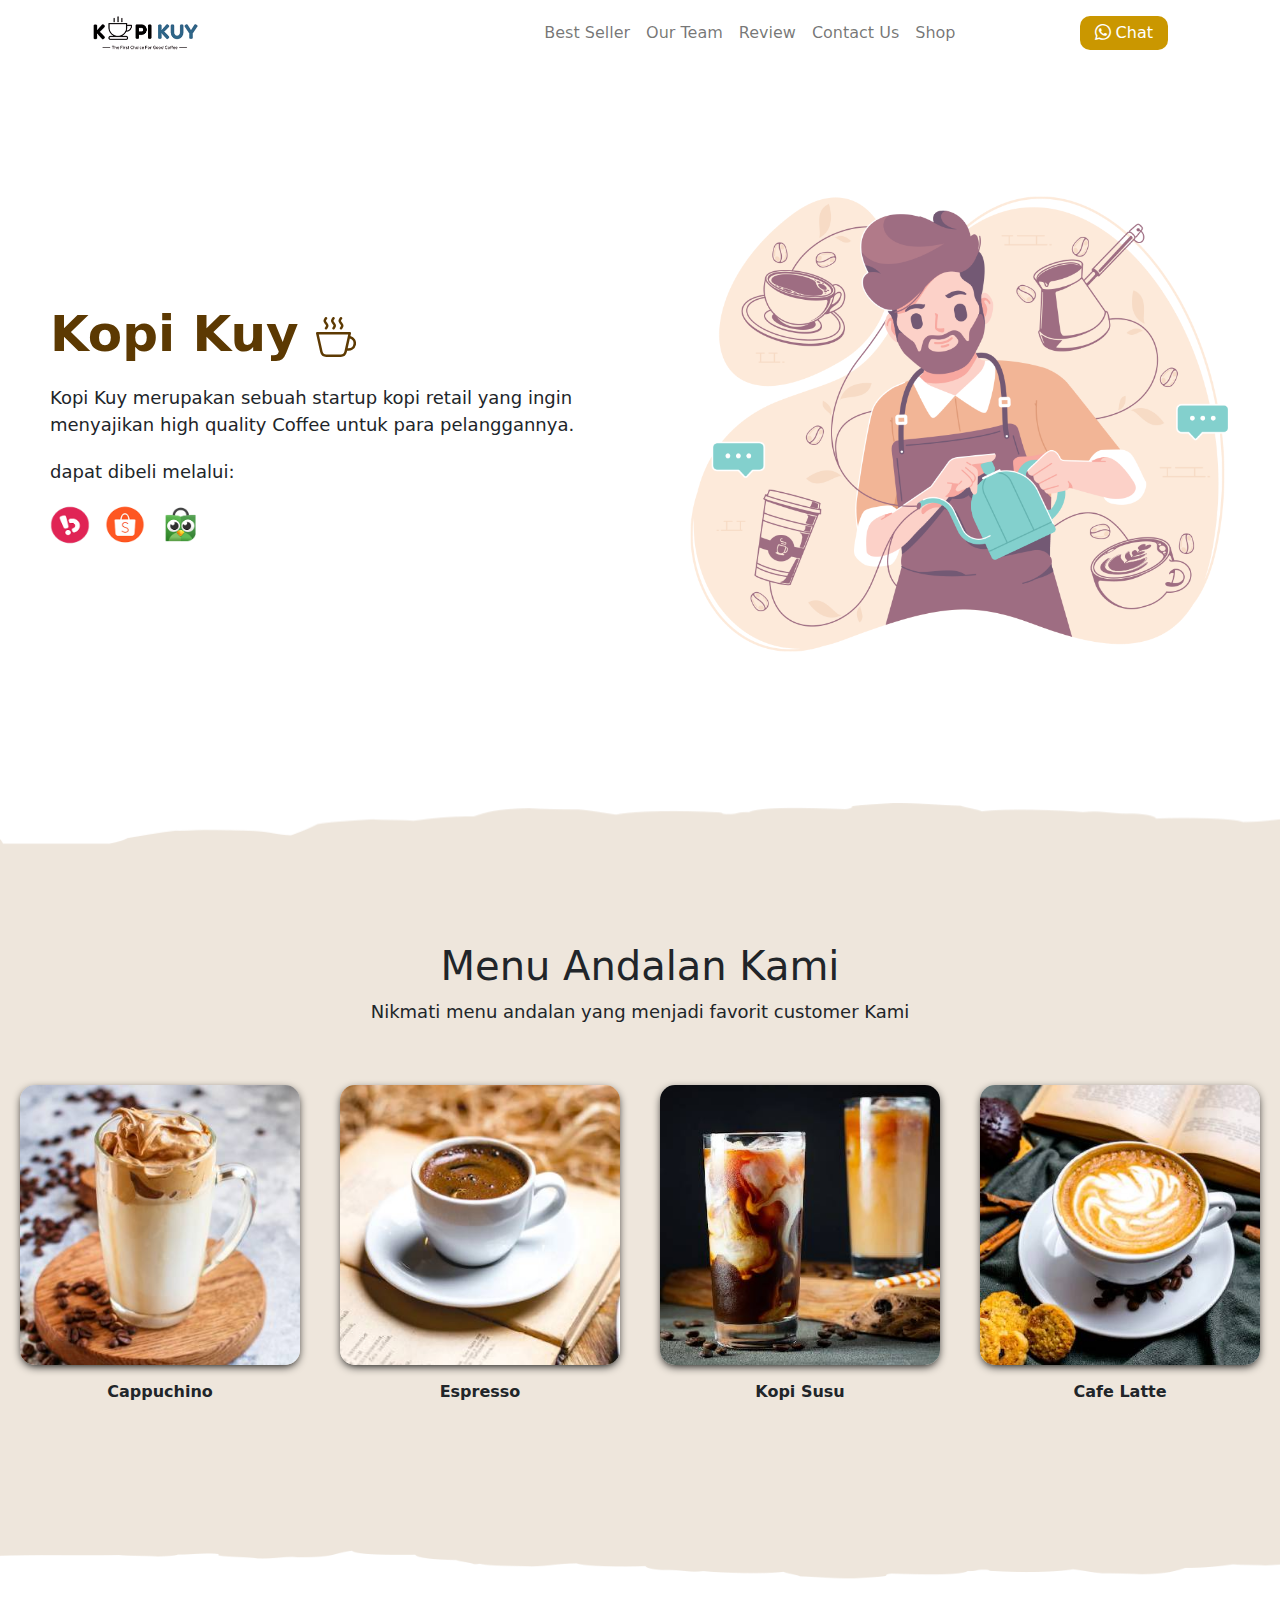
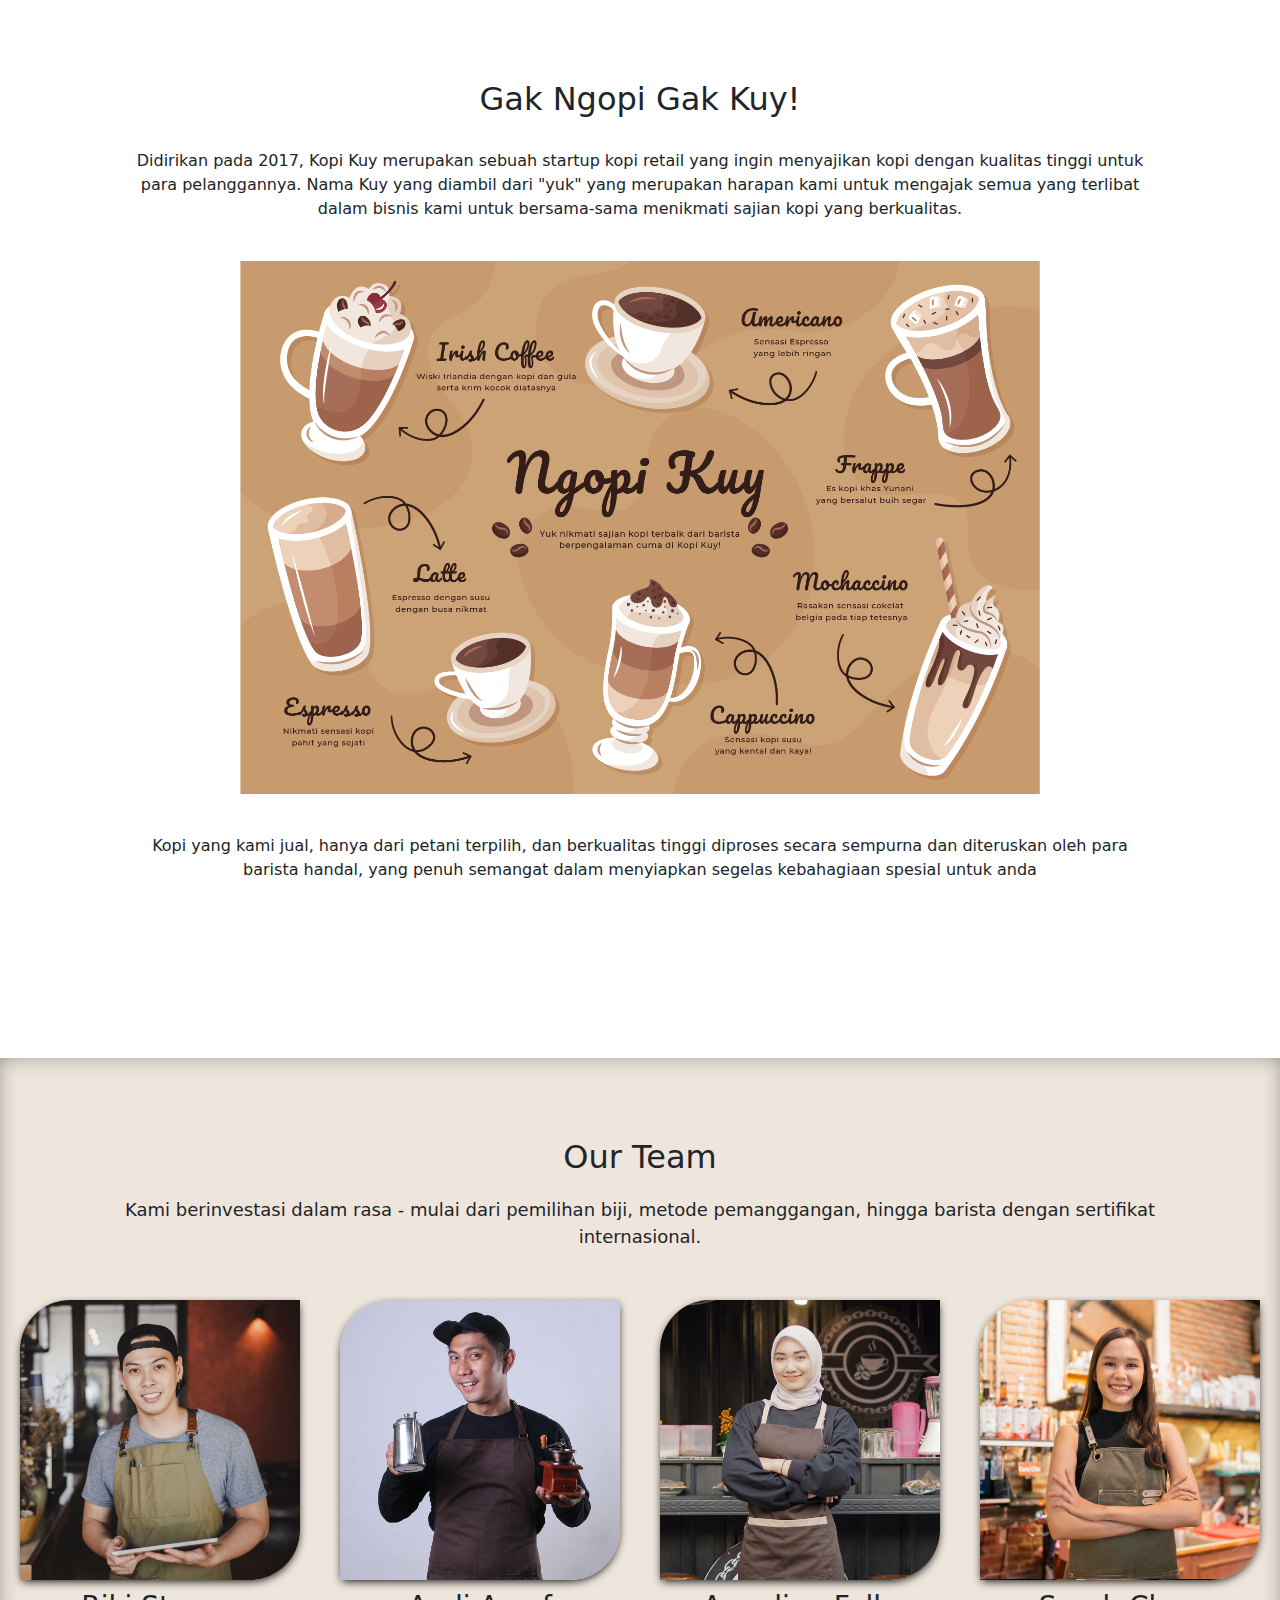
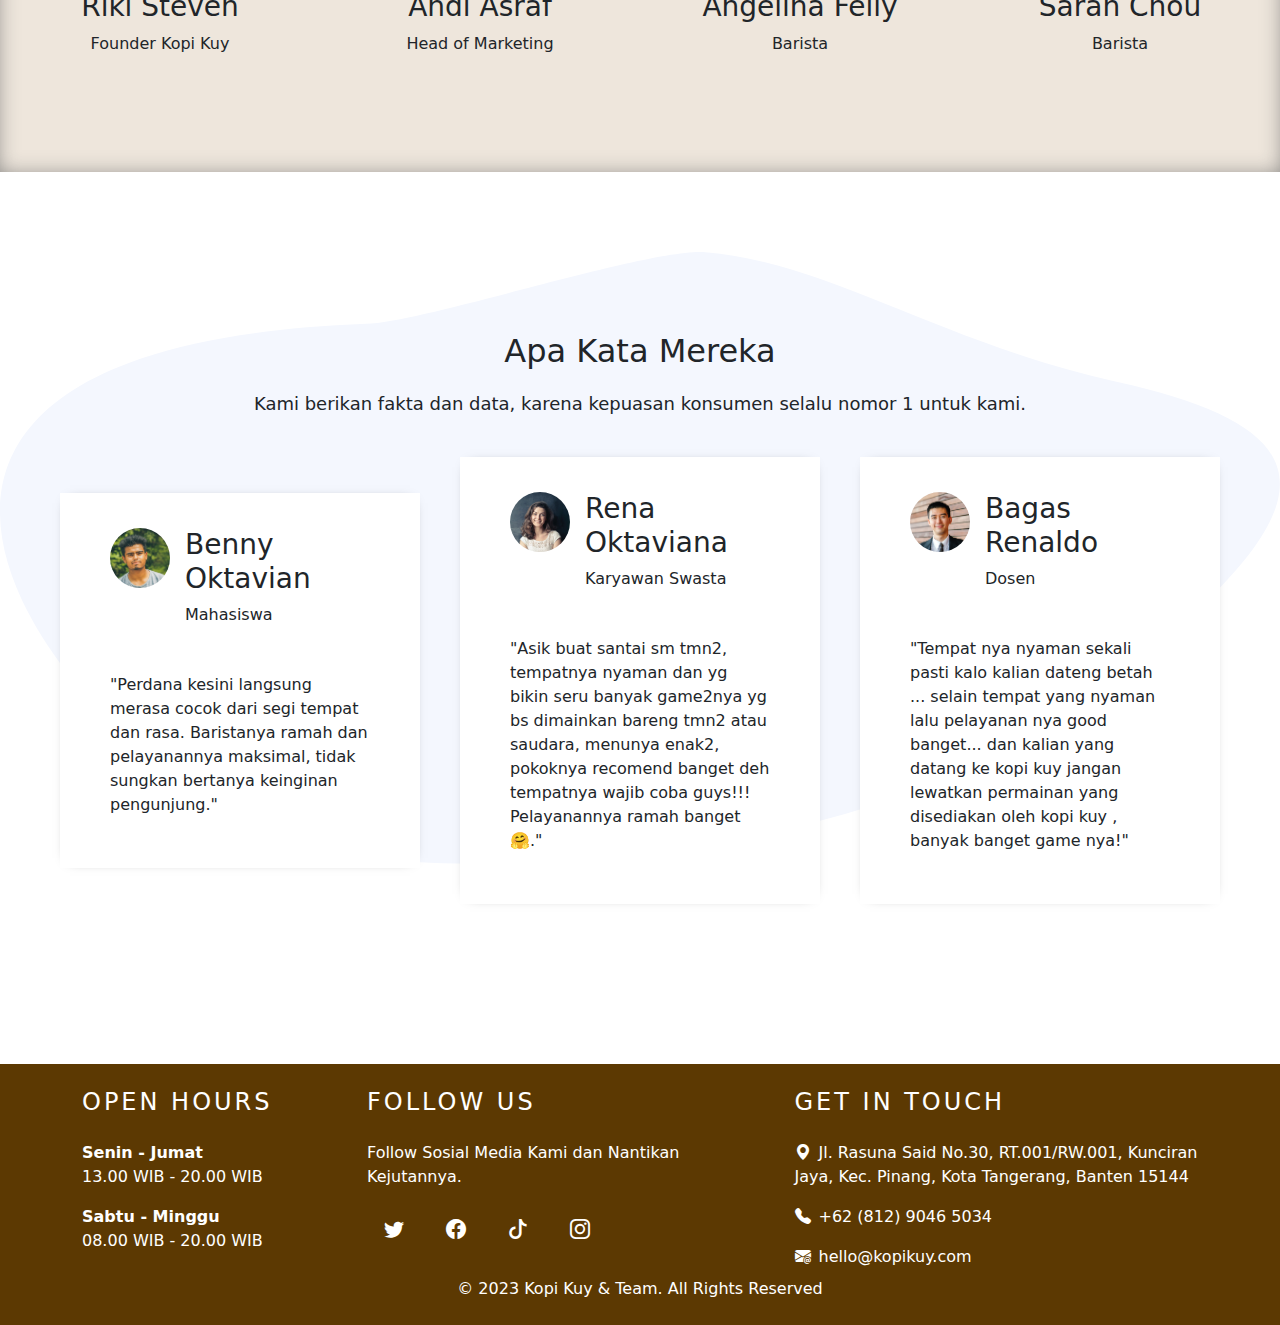
==== commit 4e25e75c: "Update Tampilan" ====
--- a/index.html
+++ b/index.html
@@ -143,13 +143,6 @@
             oleh kopi kuy , banyak banget game nya!"</p>
         </div>
     </section>
-    <section class="contact-us" id="contact-us">
-        <iframe src="https://www.google.com/maps/embed?pb=!1m14!1m8!1m3!1d7932.741866032694!2d106.668581!3d-6.214715!3m2!1i1024!2i768!4f13.1!3m3!1m2!1s0x2e69f9912c7f297b%3A0xe5a3a671dae861ab!2sKopi%20kuy!5e0!3m2!1sid!2sid!4v1680617229460!5m2!1sid!2sid"
-        allowfullscreen="" loading="lazy" referrerpolicy="no-referrer-when-downgrade"></iframe>
-        <div class="kontak"><img src="images/icon/icon_phone.png" alt=""><p>Telp: +62 (812) 9046 5034</p></div>
-        <div class="kontak"><img src="images/icon/icon_mail.png" alt=""><p>Email: hello@kopikuy.com</p></div>
-        <div class="kontak"><img src="images/icon/icon_instagram.png" alt=""><p>Instagram: @kopi.kuy</p></div>
-    </section>
     <footer class="footer-small py-4 bg-coklat">
         <div class="container">
             <div class="row">
